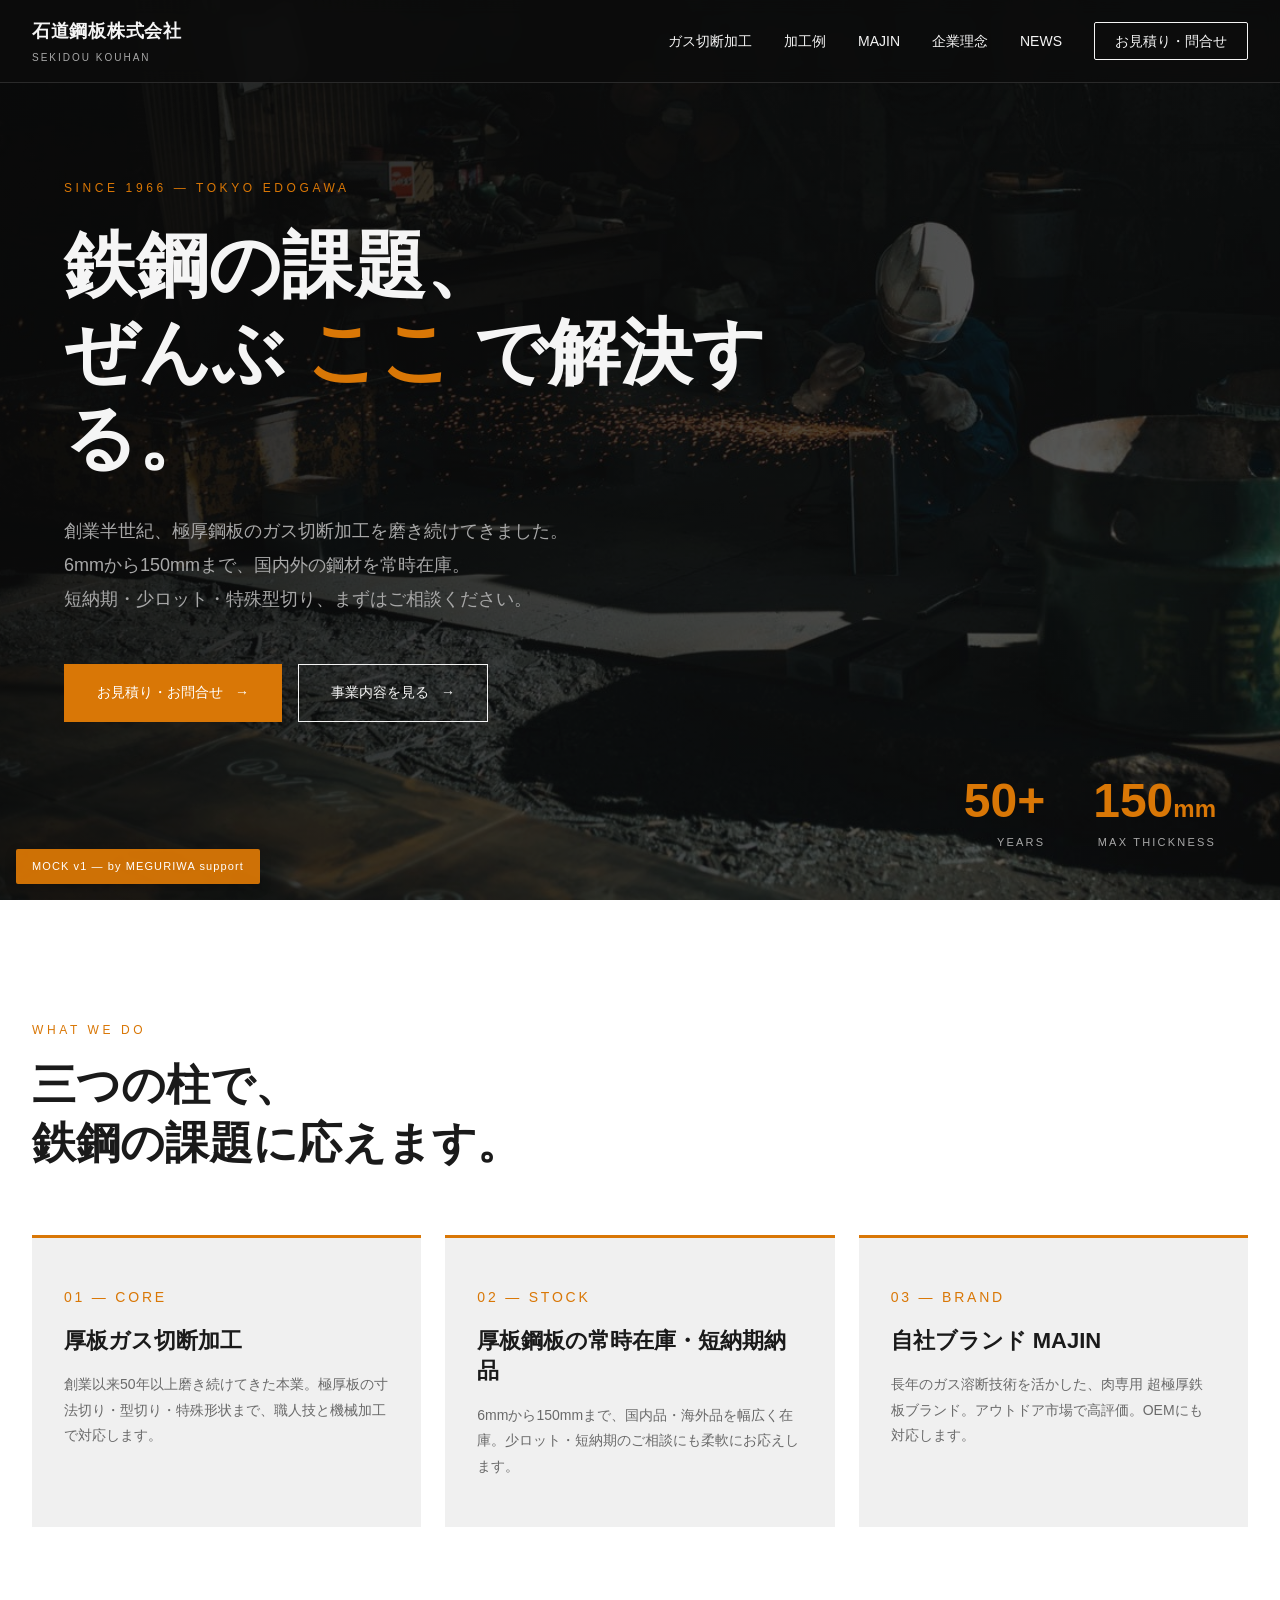
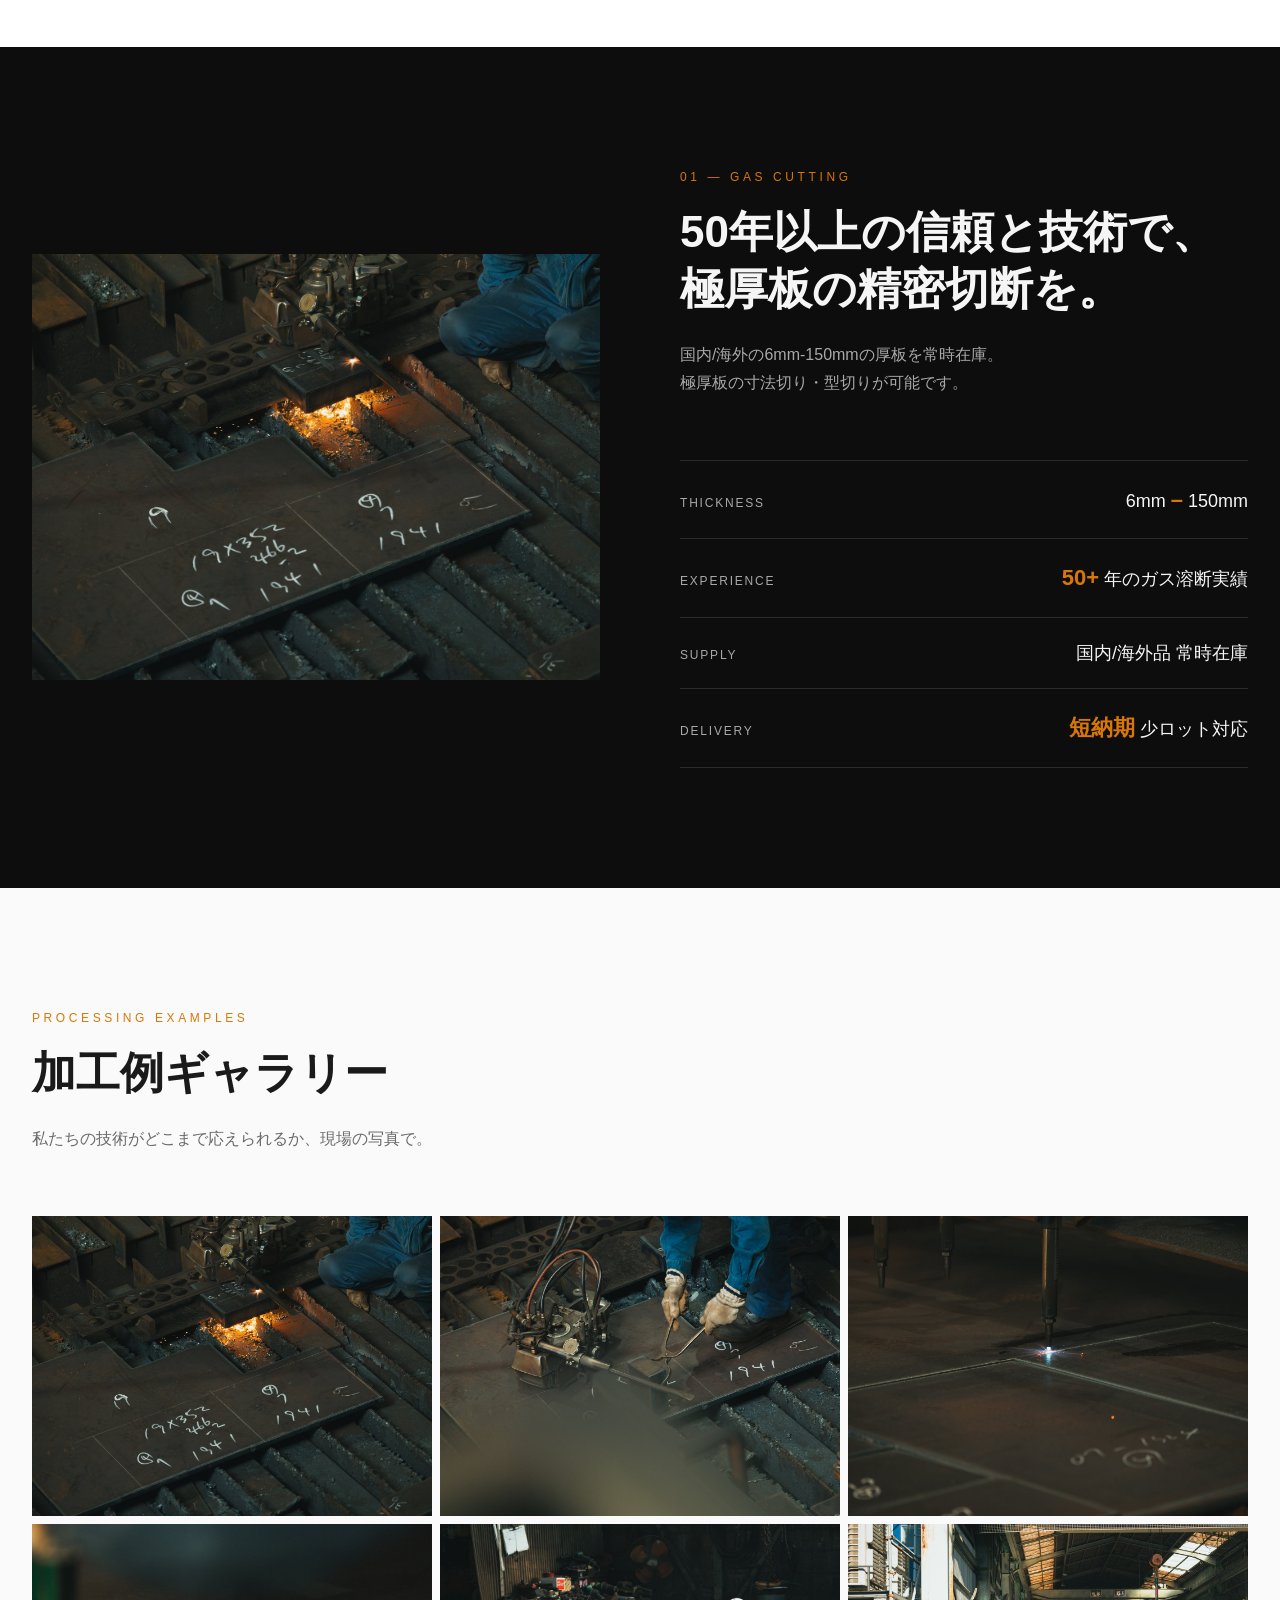
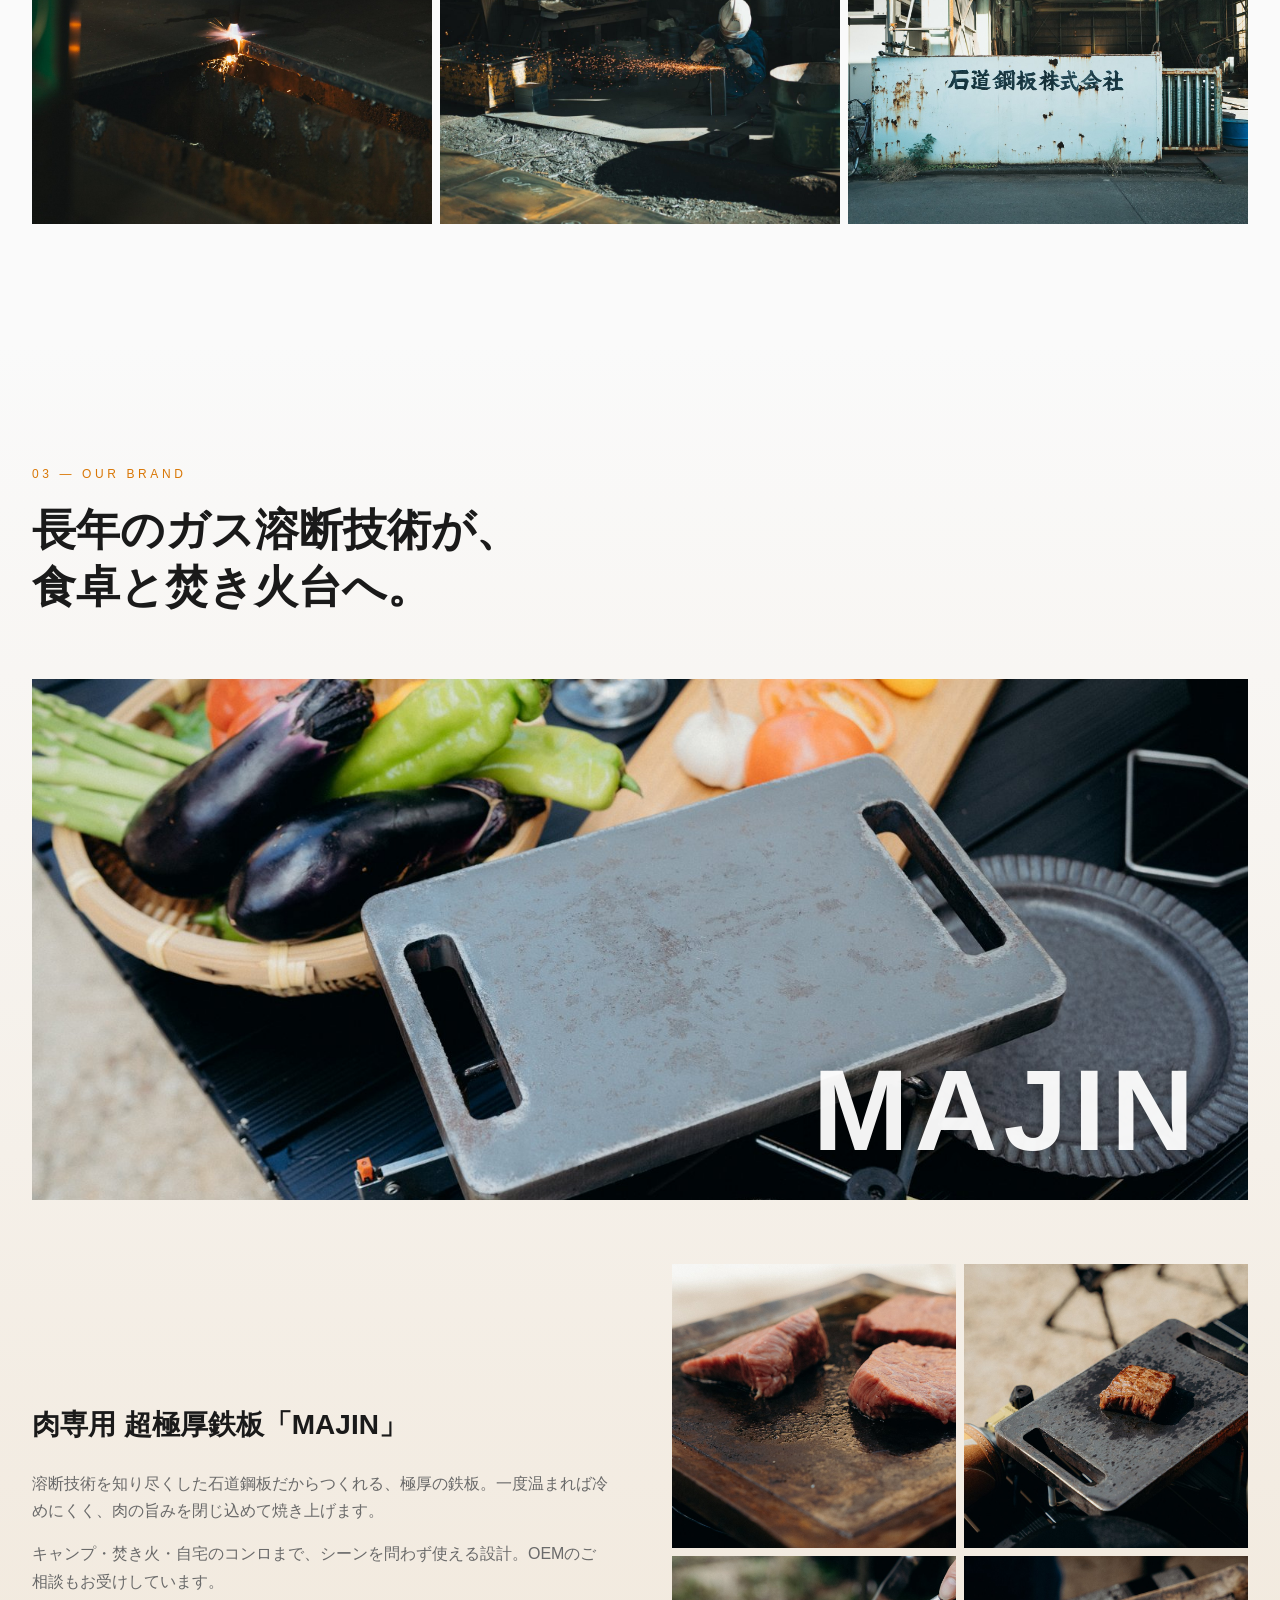
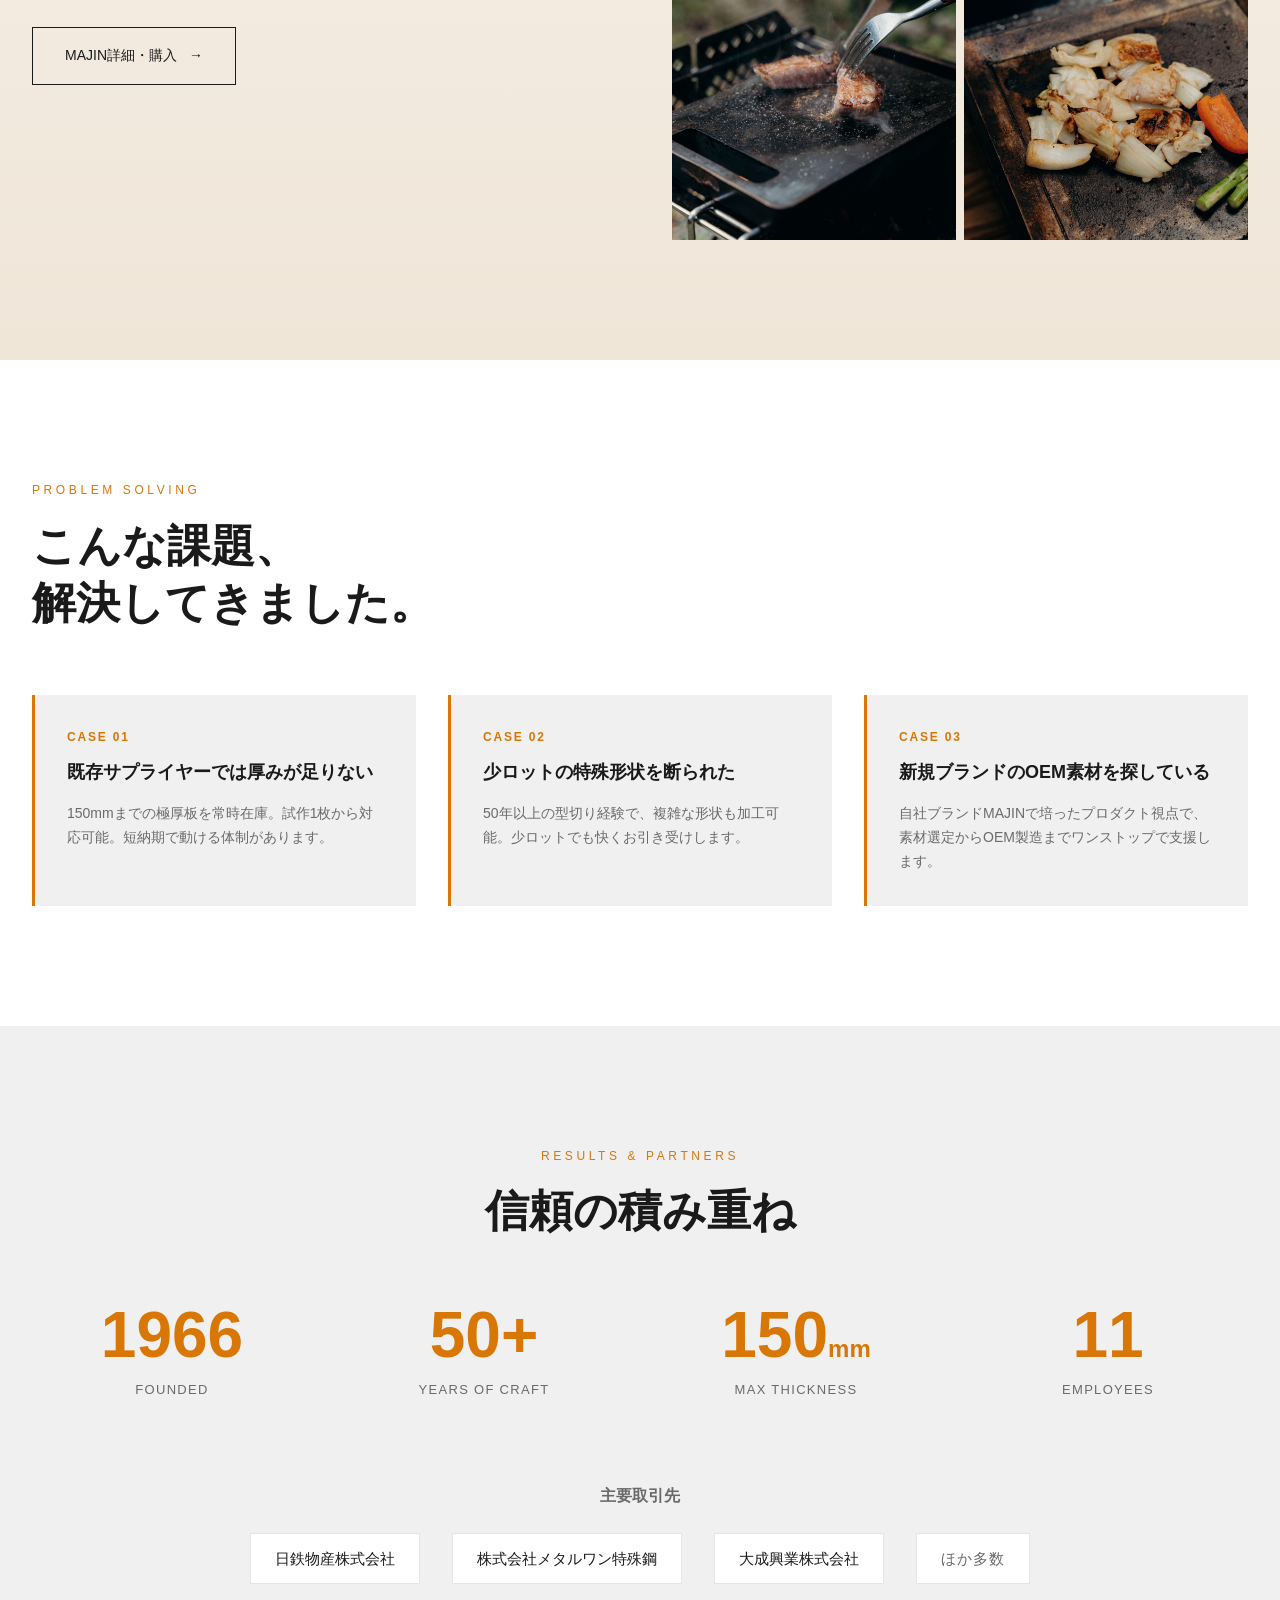
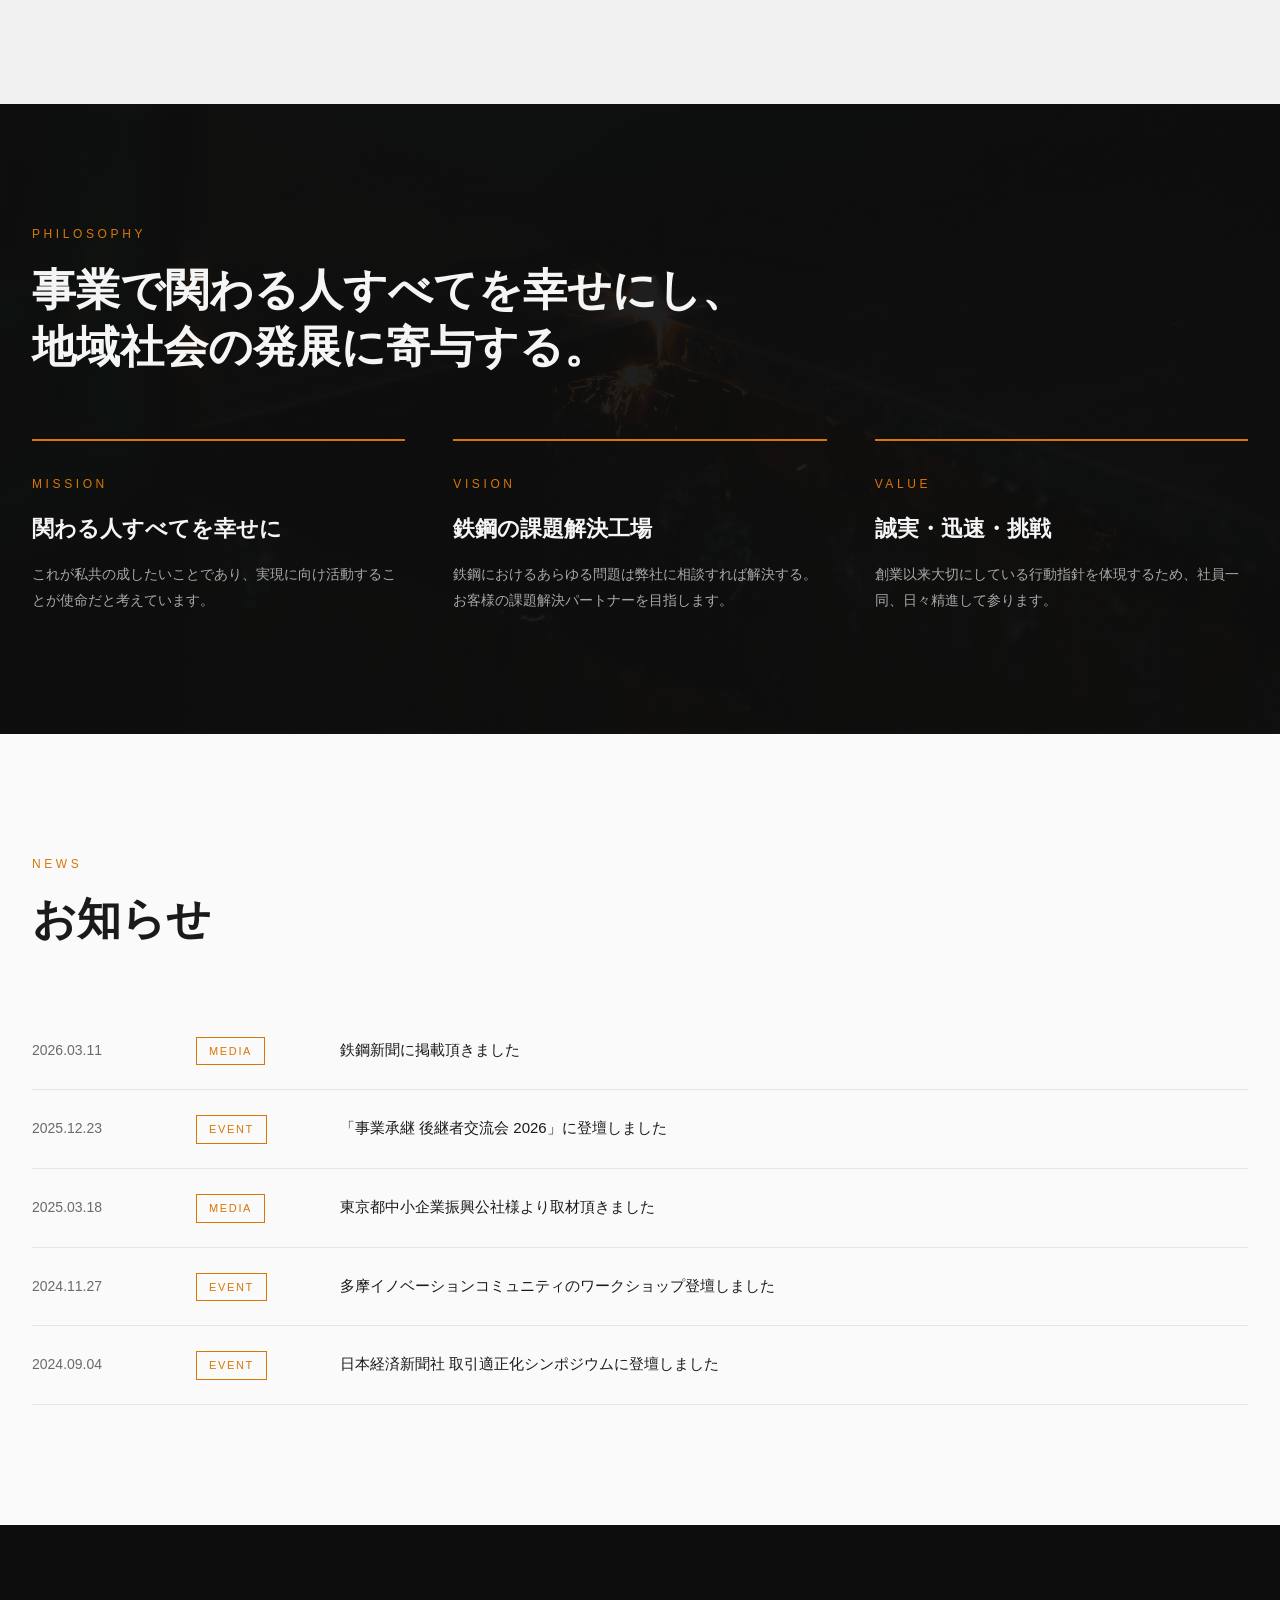
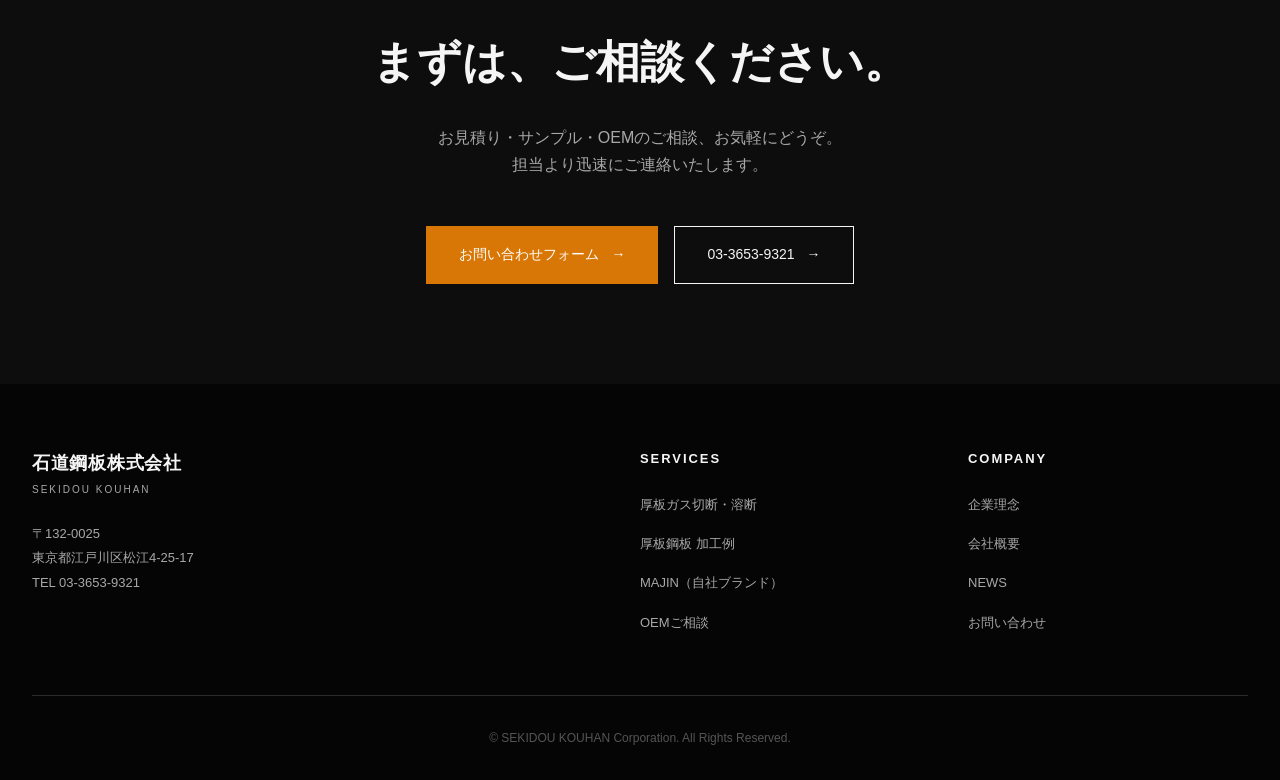
==== index.html @ 5511fc3f "Initial commit: Sekidou Kouhan mock site v1" ====
<!DOCTYPE html>
<html lang="ja">
<head>
<meta charset="UTF-8">
<meta name="viewport" content="width=device-width, initial-scale=1.0">
<title>石道鋼板株式会社 | 鉄鋼の課題解決工場</title>
<meta name="description" content="創業1966年。極厚鋼板のガス切断加工と、自社ブランドMAJINの開発製造。東京都江戸川区。">
<style>
  /* ===== Reset & Base ===== */
  *, *::before, *::after { box-sizing: border-box; margin: 0; padding: 0; }
  html { scroll-behavior: smooth; }
  body {
    font-family: "Yu Gothic", "Hiragino Sans", "Noto Sans JP", sans-serif;
    color: #1a1a1a;
    line-height: 1.7;
    background: #fafafa;
    -webkit-font-smoothing: antialiased;
  }
  img { max-width: 100%; display: block; }
  a { color: inherit; text-decoration: none; }

  /* ===== Color Tokens ===== */
  :root {
    --bg: #0d0d0d;
    --bg-soft: #1a1a1a;
    --surface: #fafafa;
    --surface-alt: #f0f0f0;
    --text: #1a1a1a;
    --text-soft: #6a6a6a;
    --text-on-dark: #f5f5f5;
    --text-on-dark-soft: #a8a8a8;
    --accent: #d97706;        /* 火花のオレンジ */
    --accent-hot: #ea580c;
    --line: #e5e5e5;
    --line-dark: #2a2a2a;
  }

  /* ===== Typography ===== */
  .serif { font-family: "Yu Mincho", "Hiragino Mincho ProN", serif; }
  .en { font-family: "Helvetica Neue", Arial, sans-serif; letter-spacing: 0.08em; }

  /* ===== Layout ===== */
  .container { max-width: 1280px; margin: 0 auto; padding: 0 32px; }
  .container-narrow { max-width: 960px; margin: 0 auto; padding: 0 32px; }

  /* ===== Header ===== */
  header.site-header {
    position: fixed; top: 0; left: 0; right: 0;
    z-index: 100;
    background: rgba(13,13,13,0.92);
    backdrop-filter: blur(8px);
    border-bottom: 1px solid var(--line-dark);
  }
  .header-inner {
    display: flex; align-items: center; justify-content: space-between;
    padding: 16px 32px;
    max-width: 1440px; margin: 0 auto;
  }
  .logo {
    color: var(--text-on-dark);
    font-size: 18px; font-weight: 700;
    letter-spacing: 0.04em;
  }
  .logo small {
    display: block; font-size: 10px;
    color: var(--text-on-dark-soft);
    font-weight: 400; letter-spacing: 0.2em;
    margin-top: 2px;
  }
  nav ul {
    display: flex; gap: 32px; list-style: none;
    align-items: center;
  }
  nav a {
    color: var(--text-on-dark);
    font-size: 14px;
    transition: color 0.2s;
  }
  nav a:hover { color: var(--accent); }
  nav .cta {
    padding: 10px 20px;
    border: 1px solid var(--text-on-dark);
    border-radius: 2px;
    transition: all 0.2s;
  }
  nav .cta:hover {
    background: var(--accent);
    border-color: var(--accent);
    color: #fff;
  }
  @media (max-width: 768px) {
    nav ul li:not(.nav-cta) { display: none; }
  }

  /* ===== HERO ===== */
  .hero {
    position: relative;
    height: 100vh;
    min-height: 640px;
    background: var(--bg);
    overflow: hidden;
    display: flex; align-items: center;
  }
  .hero-bg {
    position: absolute; inset: 0;
    background-image: url('images/sekidou_20231208_5.jpg');
    background-size: cover; background-position: center;
    opacity: 0.55;
    filter: grayscale(20%) contrast(1.05);
  }
  .hero-bg::after {
    content: ''; position: absolute; inset: 0;
    background: linear-gradient(
      105deg,
      rgba(13,13,13,0.85) 0%,
      rgba(13,13,13,0.6) 40%,
      rgba(13,13,13,0.3) 100%
    );
  }
  .hero-content {
    position: relative; z-index: 2;
    color: var(--text-on-dark);
    padding: 0 64px;
    max-width: 900px;
  }
  .hero-tag {
    font-size: 12px; letter-spacing: 0.3em;
    color: var(--accent);
    margin-bottom: 24px;
  }
  .hero h1 {
    font-size: clamp(36px, 6vw, 72px);
    line-height: 1.2;
    font-weight: 700;
    margin-bottom: 32px;
  }
  .hero h1 .accent { color: var(--accent); }
  .hero p.lead {
    font-size: 18px;
    line-height: 1.9;
    color: var(--text-on-dark-soft);
    margin-bottom: 48px;
    max-width: 560px;
  }
  .hero-actions { display: flex; gap: 16px; flex-wrap: wrap; }
  .btn {
    display: inline-flex; align-items: center; gap: 12px;
    padding: 16px 32px;
    font-size: 14px;
    border: 1px solid var(--text-on-dark);
    color: var(--text-on-dark);
    transition: all 0.2s;
  }
  .btn:hover {
    background: var(--text-on-dark);
    color: var(--bg);
  }
  .btn-primary {
    background: var(--accent);
    border-color: var(--accent);
    color: #fff;
  }
  .btn-primary:hover {
    background: var(--accent-hot);
    border-color: var(--accent-hot);
    color: #fff;
  }
  .btn::after {
    content: '→';
    transition: transform 0.2s;
  }
  .btn:hover::after { transform: translateX(4px); }

  .hero-stats {
    position: absolute; bottom: 48px; right: 64px;
    display: flex; gap: 48px;
    color: var(--text-on-dark);
    z-index: 2;
  }
  @media (max-width: 1024px) { .hero-stats { display: none; } }
  .hero-stat {
    text-align: right;
  }
  .hero-stat .num {
    font-size: 48px; font-weight: 700;
    color: var(--accent);
    line-height: 1;
  }
  .hero-stat .label {
    font-size: 11px; letter-spacing: 0.2em;
    color: var(--text-on-dark-soft);
    margin-top: 8px;
  }

  /* ===== Section common ===== */
  section {
    padding: 120px 0;
  }
  .section-head {
    margin-bottom: 64px;
  }
  .section-head .en {
    font-size: 12px; letter-spacing: 0.3em;
    color: var(--accent);
    margin-bottom: 16px;
  }
  .section-head h2 {
    font-size: clamp(28px, 4vw, 44px);
    font-weight: 700;
    line-height: 1.3;
  }
  .section-head .lead {
    margin-top: 24px;
    font-size: 16px;
    color: var(--text-soft);
    max-width: 680px;
  }

  /* ===== Section: 3 Pillars ===== */
  .pillars {
    background: #fff;
  }
  .pillars-grid {
    display: grid;
    grid-template-columns: repeat(3, 1fr);
    gap: 24px;
  }
  @media (max-width: 900px) { .pillars-grid { grid-template-columns: 1fr; } }
  .pillar {
    background: var(--surface-alt);
    padding: 48px 32px;
    border-top: 3px solid var(--accent);
    transition: transform 0.3s, box-shadow 0.3s;
  }
  .pillar:hover {
    transform: translateY(-4px);
    box-shadow: 0 16px 40px rgba(0,0,0,0.08);
  }
  .pillar .num {
    font-size: 14px;
    color: var(--accent);
    letter-spacing: 0.2em;
    margin-bottom: 16px;
  }
  .pillar h3 {
    font-size: 22px;
    margin-bottom: 16px;
    line-height: 1.4;
  }
  .pillar p {
    font-size: 14px;
    color: var(--text-soft);
    line-height: 1.8;
  }

  /* ===== Section: B2B Core (Gas Cutting) ===== */
  .b2b {
    background: var(--bg);
    color: var(--text-on-dark);
  }
  .b2b-grid {
    display: grid;
    grid-template-columns: 1fr 1fr;
    gap: 80px;
    align-items: center;
  }
  @media (max-width: 900px) { .b2b-grid { grid-template-columns: 1fr; gap: 48px; } }
  .b2b-img {
    aspect-ratio: 4/3;
    background-size: cover; background-position: center;
    background-image: url('images/sekidou_20231208_3.jpg');
  }
  .b2b .section-head h2 { color: var(--text-on-dark); }
  .b2b .section-head .en { color: var(--accent); }
  .b2b ul.specs {
    list-style: none;
    margin-top: 32px;
    border-top: 1px solid var(--line-dark);
  }
  .b2b ul.specs li {
    padding: 20px 0;
    border-bottom: 1px solid var(--line-dark);
    display: flex; justify-content: space-between; align-items: baseline;
    gap: 24px;
  }
  .b2b ul.specs .label {
    font-size: 12px; letter-spacing: 0.15em;
    color: var(--text-on-dark-soft);
    flex-shrink: 0; min-width: 120px;
  }
  .b2b ul.specs .val {
    font-size: 18px;
    color: var(--text-on-dark);
    font-weight: 500;
  }
  .b2b ul.specs .val strong {
    color: var(--accent);
    font-size: 22px;
    font-weight: 700;
  }

  /* ===== Section: Processing Examples Gallery ===== */
  .gallery {
    background: var(--surface);
  }
  .gallery-grid {
    display: grid;
    grid-template-columns: repeat(3, 1fr);
    gap: 8px;
  }
  @media (max-width: 768px) { .gallery-grid { grid-template-columns: repeat(2, 1fr); } }
  .gallery-grid .item {
    aspect-ratio: 4/3;
    overflow: hidden;
    background: #ccc;
    position: relative;
  }
  .gallery-grid .item img {
    width: 100%; height: 100%;
    object-fit: cover;
    transition: transform 0.5s;
  }
  .gallery-grid .item:hover img {
    transform: scale(1.05);
  }

  /* ===== Section: MAJIN ===== */
  .majin {
    background: linear-gradient(180deg, #fafafa 0%, #f0e6d8 100%);
    position: relative;
    overflow: hidden;
  }
  .majin-hero {
    aspect-ratio: 21/9;
    background-image: url('images/CA100451.jpg');
    background-size: cover; background-position: center;
    margin-bottom: 64px;
    position: relative;
  }
  .majin-hero::after {
    content: 'MAJIN';
    position: absolute;
    bottom: 32px; right: 48px;
    font-family: "Helvetica Neue", Arial, sans-serif;
    font-size: clamp(48px, 9vw, 120px);
    font-weight: 900;
    color: rgba(255,255,255,0.95);
    letter-spacing: 0.05em;
    text-shadow: 0 4px 16px rgba(0,0,0,0.4);
    line-height: 1;
  }
  .majin-grid {
    display: grid;
    grid-template-columns: 1fr 1fr;
    gap: 64px;
    align-items: center;
  }
  @media (max-width: 900px) { .majin-grid { grid-template-columns: 1fr; } }
  .majin-text h3 {
    font-size: 28px;
    margin-bottom: 24px;
    line-height: 1.5;
  }
  .majin-text p {
    color: var(--text-soft);
    margin-bottom: 16px;
  }
  .majin-thumbs {
    display: grid;
    grid-template-columns: repeat(2, 1fr);
    gap: 8px;
  }
  .majin-thumbs .thumb {
    aspect-ratio: 1;
    background-size: cover; background-position: center;
  }

  /* ===== Section: Problem Solving ===== */
  .solving {
    background: #fff;
  }
  .solving-grid {
    display: grid;
    grid-template-columns: repeat(3, 1fr);
    gap: 32px;
  }
  @media (max-width: 900px) { .solving-grid { grid-template-columns: 1fr; } }
  .solving-card {
    padding: 32px;
    border-left: 3px solid var(--accent);
    background: var(--surface-alt);
  }
  .solving-card .q {
    font-size: 12px;
    color: var(--accent);
    font-weight: 700;
    letter-spacing: 0.15em;
    margin-bottom: 12px;
  }
  .solving-card h4 {
    font-size: 18px;
    margin-bottom: 16px;
    line-height: 1.5;
  }
  .solving-card p {
    font-size: 14px;
    color: var(--text-soft);
  }

  /* ===== Section: Trust / Partners ===== */
  .trust {
    background: var(--surface-alt);
    text-align: center;
  }
  .trust-stats {
    display: grid;
    grid-template-columns: repeat(4, 1fr);
    gap: 32px;
    margin-bottom: 80px;
  }
  @media (max-width: 768px) { .trust-stats { grid-template-columns: repeat(2, 1fr); } }
  .trust-stat .num {
    font-size: 64px;
    font-weight: 700;
    color: var(--accent);
    line-height: 1;
    font-family: "Helvetica Neue", Arial, sans-serif;
  }
  .trust-stat .label {
    margin-top: 12px;
    font-size: 13px;
    letter-spacing: 0.1em;
    color: var(--text-soft);
  }
  .partners {
    text-align: left;
  }
  .partners h3 {
    font-size: 16px;
    margin-bottom: 24px;
    color: var(--text-soft);
    text-align: center;
  }
  .partners ul {
    list-style: none;
    display: flex; flex-wrap: wrap; gap: 16px 32px;
    justify-content: center;
  }
  .partners li {
    font-size: 15px;
    font-weight: 500;
    padding: 12px 24px;
    background: #fff;
    border: 1px solid var(--line);
  }

  /* ===== Section: Philosophy ===== */
  .philosophy {
    background: var(--bg);
    color: var(--text-on-dark);
    background-image:
      linear-gradient(rgba(13,13,13,0.92), rgba(13,13,13,0.92)),
      url('images/sekidou_20231208_2.jpg');
    background-size: cover; background-position: center;
  }
  .philosophy .section-head h2 { color: var(--text-on-dark); }
  .philosophy .section-head .en { color: var(--accent); }
  .philosophy-grid {
    display: grid;
    grid-template-columns: repeat(3, 1fr);
    gap: 48px;
  }
  @media (max-width: 900px) { .philosophy-grid { grid-template-columns: 1fr; gap: 32px; } }
  .philosophy-item {
    border-top: 2px solid var(--accent);
    padding-top: 32px;
  }
  .philosophy-item .key {
    font-size: 12px;
    letter-spacing: 0.3em;
    color: var(--accent);
    margin-bottom: 16px;
  }
  .philosophy-item h3 {
    font-size: 22px;
    margin-bottom: 16px;
    line-height: 1.5;
    color: var(--text-on-dark);
  }
  .philosophy-item p {
    font-size: 14px;
    color: var(--text-on-dark-soft);
    line-height: 1.9;
  }

  /* ===== Section: News ===== */
  .news {
    background: var(--surface);
  }
  .news-list {
    display: flex; flex-direction: column;
    gap: 0;
  }
  .news-item {
    display: grid;
    grid-template-columns: 140px 120px 1fr;
    gap: 24px;
    padding: 24px 0;
    border-bottom: 1px solid var(--line);
    align-items: baseline;
    transition: background 0.2s;
  }
  .news-item:hover {
    background: var(--surface-alt);
    padding-left: 16px; padding-right: 16px;
  }
  @media (max-width: 768px) {
    .news-item { grid-template-columns: 1fr; gap: 8px; }
  }
  .news-date {
    font-family: "Helvetica Neue", Arial, sans-serif;
    color: var(--text-soft);
    font-size: 14px;
  }
  .news-cat {
    font-size: 11px;
    color: var(--accent);
    letter-spacing: 0.15em;
    border: 1px solid var(--accent);
    padding: 4px 12px;
    display: inline-block;
    width: fit-content;
  }
  .news-title {
    font-size: 15px;
    line-height: 1.6;
  }

  /* ===== Section: CTA ===== */
  .cta-section {
    background: var(--bg);
    color: var(--text-on-dark);
    text-align: center;
    padding: 100px 0;
  }
  .cta-section h2 {
    font-size: clamp(28px, 4vw, 44px);
    margin-bottom: 24px;
    color: var(--text-on-dark);
  }
  .cta-section p {
    color: var(--text-on-dark-soft);
    margin-bottom: 48px;
    font-size: 16px;
  }
  .cta-actions {
    display: flex; justify-content: center; gap: 16px; flex-wrap: wrap;
  }

  /* ===== Footer ===== */
  footer.site-footer {
    background: #050505;
    color: var(--text-on-dark-soft);
    padding: 64px 0 32px;
  }
  .footer-grid {
    display: grid;
    grid-template-columns: 2fr 1fr 1fr;
    gap: 48px;
    padding-bottom: 48px;
    border-bottom: 1px solid var(--line-dark);
  }
  @media (max-width: 768px) { .footer-grid { grid-template-columns: 1fr; } }
  .footer-brand .logo { color: var(--text-on-dark); margin-bottom: 24px; }
  .footer-brand address {
    font-style: normal;
    font-size: 13px;
    line-height: 1.9;
  }
  .footer-col h4 {
    color: var(--text-on-dark);
    font-size: 13px;
    letter-spacing: 0.15em;
    margin-bottom: 20px;
  }
  .footer-col ul { list-style: none; }
  .footer-col li { margin-bottom: 12px; }
  .footer-col a {
    font-size: 13px;
    transition: color 0.2s;
  }
  .footer-col a:hover { color: var(--accent); }
  .footer-bottom {
    padding-top: 32px;
    text-align: center;
    font-size: 12px;
    color: #555;
  }

  /* ===== Mock Banner (制作物であることを示す) ===== */
  .mock-banner {
    position: fixed; bottom: 16px; left: 16px;
    z-index: 200;
    background: rgba(217, 119, 6, 0.95);
    color: #fff;
    padding: 8px 16px;
    font-size: 11px;
    letter-spacing: 0.1em;
    border-radius: 2px;
    box-shadow: 0 4px 12px rgba(0,0,0,0.2);
  }
</style>
</head>
<body>

<header class="site-header">
  <div class="header-inner">
    <a href="#" class="logo">石道鋼板株式会社<small>SEKIDOU KOUHAN</small></a>
    <nav>
      <ul>
        <li><a href="#b2b">ガス切断加工</a></li>
        <li><a href="#gallery">加工例</a></li>
        <li><a href="#majin">MAJIN</a></li>
        <li><a href="#philosophy">企業理念</a></li>
        <li><a href="#news">NEWS</a></li>
        <li class="nav-cta"><a href="#cta" class="cta">お見積り・問合せ</a></li>
      </ul>
    </nav>
  </div>
</header>

<!-- ===== HERO ===== -->
<section class="hero">
  <div class="hero-bg"></div>
  <div class="hero-content">
    <p class="hero-tag en">SINCE 1966 — TOKYO EDOGAWA</p>
    <h1>鉄鋼の課題、<br>ぜんぶ <span class="accent">ここ</span> で解決する。</h1>
    <p class="lead">
      創業半世紀、極厚鋼板のガス切断加工を磨き続けてきました。<br>
      6mmから150mmまで、国内外の鋼材を常時在庫。<br>
      短納期・少ロット・特殊型切り、まずはご相談ください。
    </p>
    <div class="hero-actions">
      <a href="#cta" class="btn btn-primary">お見積り・お問合せ</a>
      <a href="#b2b" class="btn">事業内容を見る</a>
    </div>
  </div>
  <div class="hero-stats">
    <div class="hero-stat"><div class="num">50+</div><div class="label en">YEARS</div></div>
    <div class="hero-stat"><div class="num">150<small style="font-size:24px;">mm</small></div><div class="label en">MAX THICKNESS</div></div>
  </div>
</section>

<!-- ===== 3 Pillars ===== -->
<section class="pillars">
  <div class="container">
    <div class="section-head">
      <p class="en">WHAT WE DO</p>
      <h2>三つの柱で、<br>鉄鋼の課題に応えます。</h2>
    </div>
    <div class="pillars-grid">
      <div class="pillar">
        <div class="num en">01 — CORE</div>
        <h3>厚板ガス切断加工</h3>
        <p>創業以来50年以上磨き続けてきた本業。極厚板の寸法切り・型切り・特殊形状まで、職人技と機械加工で対応します。</p>
      </div>
      <div class="pillar">
        <div class="num en">02 — STOCK</div>
        <h3>厚板鋼板の常時在庫・短納期納品</h3>
        <p>6mmから150mmまで、国内品・海外品を幅広く在庫。少ロット・短納期のご相談にも柔軟にお応えします。</p>
      </div>
      <div class="pillar">
        <div class="num en">03 — BRAND</div>
        <h3>自社ブランド MAJIN</h3>
        <p>長年のガス溶断技術を活かした、肉専用 超極厚鉄板ブランド。アウトドア市場で高評価。OEMにも対応します。</p>
      </div>
    </div>
  </div>
</section>

<!-- ===== B2B Core ===== -->
<section class="b2b" id="b2b">
  <div class="container">
    <div class="b2b-grid">
      <div class="b2b-img"></div>
      <div>
        <div class="section-head">
          <p class="en">01 — GAS CUTTING</p>
          <h2>50年以上の信頼と技術で、<br>極厚板の精密切断を。</h2>
          <p class="lead" style="color: var(--text-on-dark-soft);">
            国内/海外の6mm-150mmの厚板を常時在庫。<br>
            極厚板の寸法切り・型切りが可能です。
          </p>
        </div>
        <ul class="specs">
          <li><span class="label en">THICKNESS</span><span class="val">6mm <strong>–</strong> 150mm</span></li>
          <li><span class="label en">EXPERIENCE</span><span class="val"><strong>50+</strong> 年のガス溶断実績</span></li>
          <li><span class="label en">SUPPLY</span><span class="val">国内/海外品 常時在庫</span></li>
          <li><span class="label en">DELIVERY</span><span class="val"><strong>短納期</strong> 少ロット対応</span></li>
        </ul>
      </div>
    </div>
  </div>
</section>

<!-- ===== Gallery ===== -->
<section class="gallery" id="gallery">
  <div class="container">
    <div class="section-head">
      <p class="en">PROCESSING EXAMPLES</p>
      <h2>加工例ギャラリー</h2>
      <p class="lead">私たちの技術がどこまで応えられるか、現場の写真で。</p>
    </div>
    <div class="gallery-grid">
      <div class="item"><img src="images/sekidou_20231208_3.jpg" alt="厚板への手書きケガキ"></div>
      <div class="item"><img src="images/sekidou_20231208_4.jpg" alt="ガス切断トーチの操作"></div>
      <div class="item"><img src="images/sekidou_20231208_1.jpg" alt="極厚板の切断・スパーク"></div>
      <div class="item"><img src="images/sekidou_20231208_2.jpg" alt="着火するスパーク"></div>
      <div class="item"><img src="images/sekidou_20231208_5.jpg" alt="工場全景・職人と火花"></div>
      <div class="item"><img src="images/sekidou_20231208_6.jpg" alt="石道鋼板 工場外観"></div>
    </div>
  </div>
</section>

<!-- ===== MAJIN ===== -->
<section class="majin" id="majin">
  <div class="container">
    <div class="section-head">
      <p class="en">03 — OUR BRAND</p>
      <h2>長年のガス溶断技術が、<br>食卓と焚き火台へ。</h2>
    </div>
    <div class="majin-hero"></div>
    <div class="majin-grid">
      <div class="majin-text">
        <h3>肉専用 超極厚鉄板「MAJIN」</h3>
        <p>溶断技術を知り尽くした石道鋼板だからつくれる、極厚の鉄板。一度温まれば冷めにくく、肉の旨みを閉じ込めて焼き上げます。</p>
        <p>キャンプ・焚き火・自宅のコンロまで、シーンを問わず使える設計。OEMのご相談もお受けしています。</p>
        <p style="margin-top: 32px;"><a href="#cta" class="btn" style="border-color: var(--text); color: var(--text);">MAJIN詳細・購入</a></p>
      </div>
      <div class="majin-thumbs">
        <div class="thumb" style="background-image: url('images/CA200988.jpg');"></div>
        <div class="thumb" style="background-image: url('images/CA201020.jpg');"></div>
        <div class="thumb" style="background-image: url('images/CA201095.jpg');"></div>
        <div class="thumb" style="background-image: url('images/CA201005.jpg');"></div>
      </div>
    </div>
  </div>
</section>

<!-- ===== Problem Solving ===== -->
<section class="solving">
  <div class="container">
    <div class="section-head">
      <p class="en">PROBLEM SOLVING</p>
      <h2>こんな課題、<br>解決してきました。</h2>
    </div>
    <div class="solving-grid">
      <div class="solving-card">
        <p class="q">CASE 01</p>
        <h4>既存サプライヤーでは厚みが足りない</h4>
        <p>150mmまでの極厚板を常時在庫。試作1枚から対応可能。短納期で動ける体制があります。</p>
      </div>
      <div class="solving-card">
        <p class="q">CASE 02</p>
        <h4>少ロットの特殊形状を断られた</h4>
        <p>50年以上の型切り経験で、複雑な形状も加工可能。少ロットでも快くお引き受けします。</p>
      </div>
      <div class="solving-card">
        <p class="q">CASE 03</p>
        <h4>新規ブランドのOEM素材を探している</h4>
        <p>自社ブランドMAJINで培ったプロダクト視点で、素材選定からOEM製造までワンストップで支援します。</p>
      </div>
    </div>
  </div>
</section>

<!-- ===== Trust ===== -->
<section class="trust">
  <div class="container">
    <div class="section-head" style="text-align: center;">
      <p class="en">RESULTS & PARTNERS</p>
      <h2>信頼の積み重ね</h2>
    </div>
    <div class="trust-stats">
      <div class="trust-stat"><div class="num">1966</div><div class="label en">FOUNDED</div></div>
      <div class="trust-stat"><div class="num">50+</div><div class="label en">YEARS OF CRAFT</div></div>
      <div class="trust-stat"><div class="num">150<span style="font-size:24px;">mm</span></div><div class="label en">MAX THICKNESS</div></div>
      <div class="trust-stat"><div class="num">11</div><div class="label en">EMPLOYEES</div></div>
    </div>
    <div class="partners">
      <h3>主要取引先</h3>
      <ul>
        <li>日鉄物産株式会社</li>
        <li>株式会社メタルワン特殊鋼</li>
        <li>大成興業株式会社</li>
        <li class="en" style="color: var(--text-soft);">ほか多数</li>
      </ul>
    </div>
  </div>
</section>

<!-- ===== Philosophy ===== -->
<section class="philosophy" id="philosophy">
  <div class="container">
    <div class="section-head">
      <p class="en">PHILOSOPHY</p>
      <h2>事業で関わる人すべてを幸せにし、<br>地域社会の発展に寄与する。</h2>
    </div>
    <div class="philosophy-grid">
      <div class="philosophy-item">
        <p class="key en">MISSION</p>
        <h3>関わる人すべてを幸せに</h3>
        <p>これが私共の成したいことであり、実現に向け活動することが使命だと考えています。</p>
      </div>
      <div class="philosophy-item">
        <p class="key en">VISION</p>
        <h3>鉄鋼の課題解決工場</h3>
        <p>鉄鋼におけるあらゆる問題は弊社に相談すれば解決する。お客様の課題解決パートナーを目指します。</p>
      </div>
      <div class="philosophy-item">
        <p class="key en">VALUE</p>
        <h3>誠実・迅速・挑戦</h3>
        <p>創業以来大切にしている行動指針を体現するため、社員一同、日々精進して参ります。</p>
      </div>
    </div>
  </div>
</section>

<!-- ===== News ===== -->
<section class="news" id="news">
  <div class="container">
    <div class="section-head">
      <p class="en">NEWS</p>
      <h2>お知らせ</h2>
    </div>
    <div class="news-list">
      <a class="news-item" href="#">
        <div class="news-date">2026.03.11</div>
        <div><span class="news-cat en">MEDIA</span></div>
        <div class="news-title">鉄鋼新聞に掲載頂きました</div>
      </a>
      <a class="news-item" href="#">
        <div class="news-date">2025.12.23</div>
        <div><span class="news-cat en">EVENT</span></div>
        <div class="news-title">「事業承継 後継者交流会 2026」に登壇しました</div>
      </a>
      <a class="news-item" href="#">
        <div class="news-date">2025.03.18</div>
        <div><span class="news-cat en">MEDIA</span></div>
        <div class="news-title">東京都中小企業振興公社様より取材頂きました</div>
      </a>
      <a class="news-item" href="#">
        <div class="news-date">2024.11.27</div>
        <div><span class="news-cat en">EVENT</span></div>
        <div class="news-title">多摩イノベーションコミュニティのワークショップ登壇しました</div>
      </a>
      <a class="news-item" href="#">
        <div class="news-date">2024.09.04</div>
        <div><span class="news-cat en">EVENT</span></div>
        <div class="news-title">日本経済新聞社 取引適正化シンポジウムに登壇しました</div>
      </a>
    </div>
  </div>
</section>

<!-- ===== CTA ===== -->
<section class="cta-section" id="cta">
  <div class="container-narrow">
    <h2>まずは、ご相談ください。</h2>
    <p>お見積り・サンプル・OEMのご相談、お気軽にどうぞ。<br>担当より迅速にご連絡いたします。</p>
    <div class="cta-actions">
      <a href="#" class="btn btn-primary">お問い合わせフォーム</a>
      <a href="tel:0336539321" class="btn">03-3653-9321</a>
    </div>
  </div>
</section>

<!-- ===== Footer ===== -->
<footer class="site-footer">
  <div class="container">
    <div class="footer-grid">
      <div class="footer-brand">
        <p class="logo">石道鋼板株式会社<small>SEKIDOU KOUHAN</small></p>
        <address>
          〒132-0025<br>
          東京都江戸川区松江4-25-17<br>
          TEL 03-3653-9321
        </address>
      </div>
      <div class="footer-col">
        <h4>SERVICES</h4>
        <ul>
          <li><a href="#b2b">厚板ガス切断・溶断</a></li>
          <li><a href="#gallery">厚板鋼板 加工例</a></li>
          <li><a href="#majin">MAJIN（自社ブランド）</a></li>
          <li><a href="#cta">OEMご相談</a></li>
        </ul>
      </div>
      <div class="footer-col">
        <h4>COMPANY</h4>
        <ul>
          <li><a href="#philosophy">企業理念</a></li>
          <li><a href="#">会社概要</a></li>
          <li><a href="#news">NEWS</a></li>
          <li><a href="#cta">お問い合わせ</a></li>
        </ul>
      </div>
    </div>
    <div class="footer-bottom">
      © SEKIDOU KOUHAN Corporation. All Rights Reserved.
    </div>
  </div>
</footer>

<div class="mock-banner">MOCK v1 — by MEGURIWA support</div>

</body>
</html>
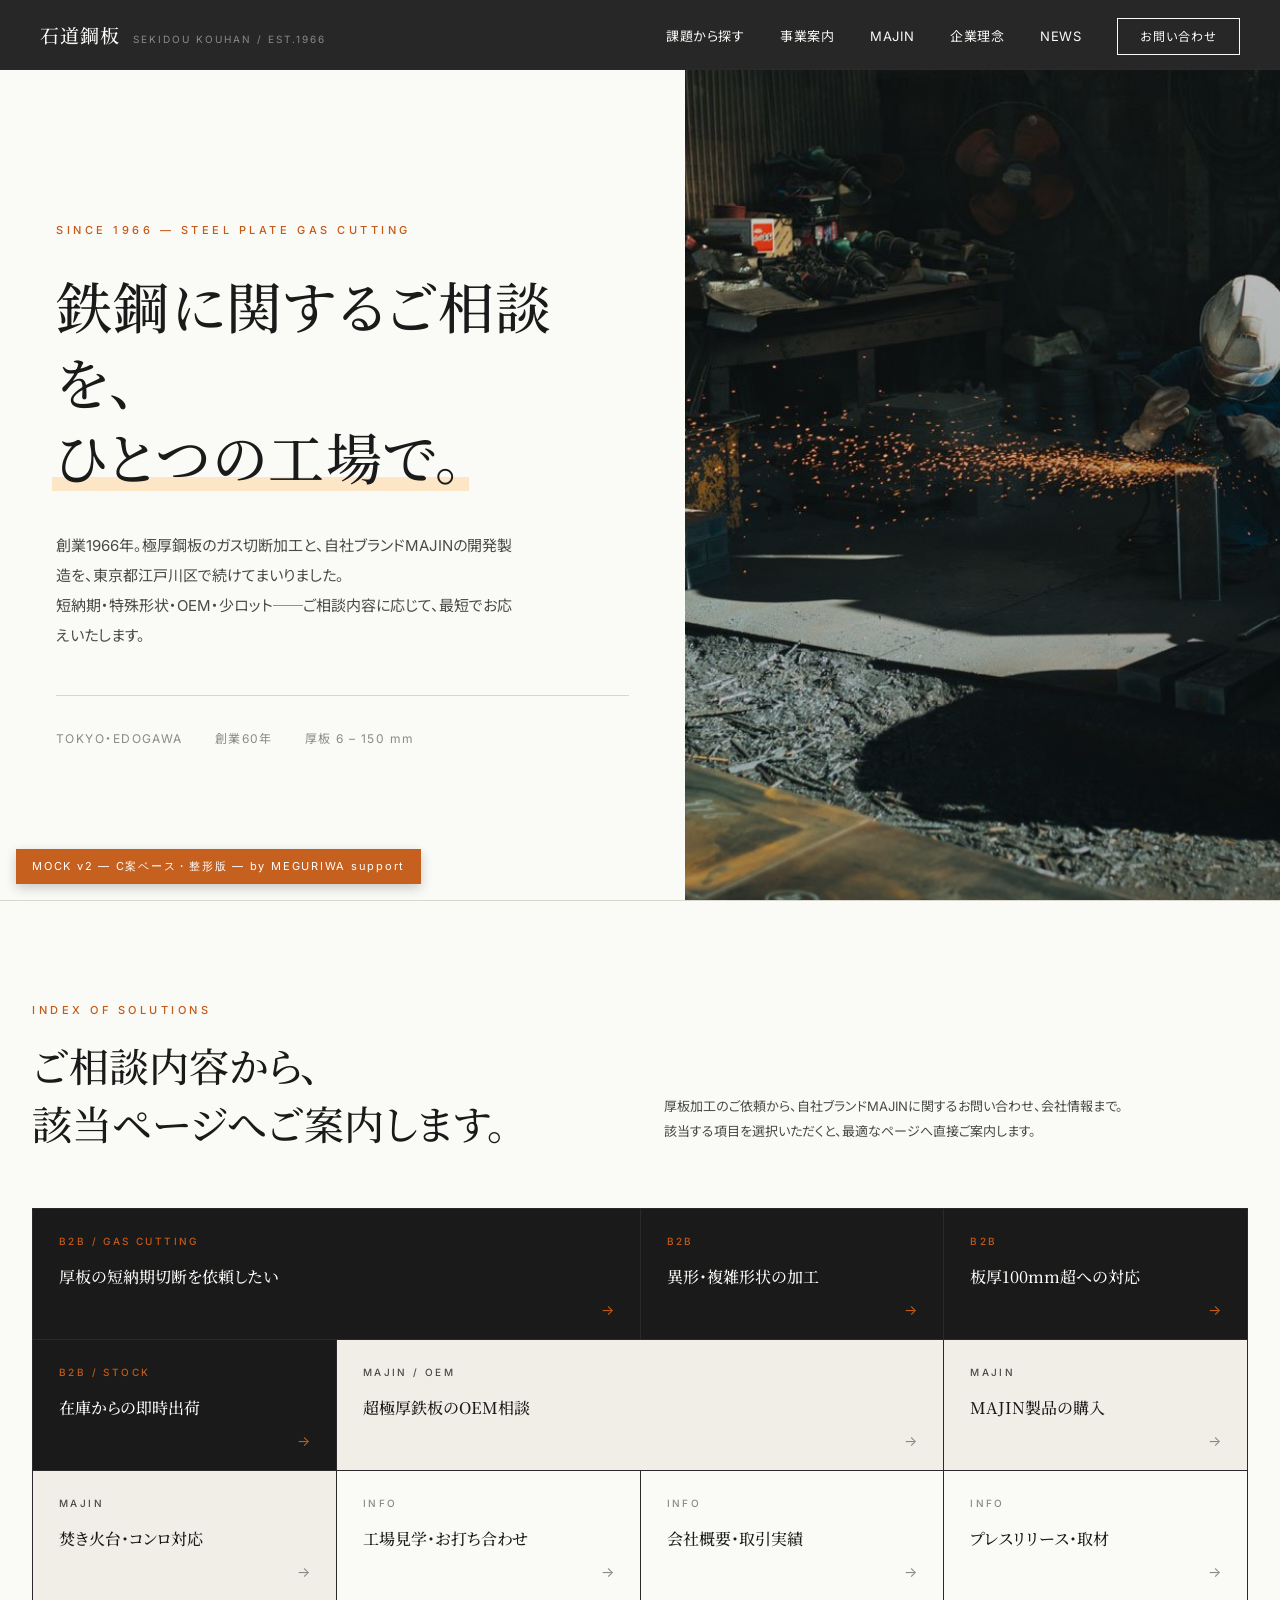
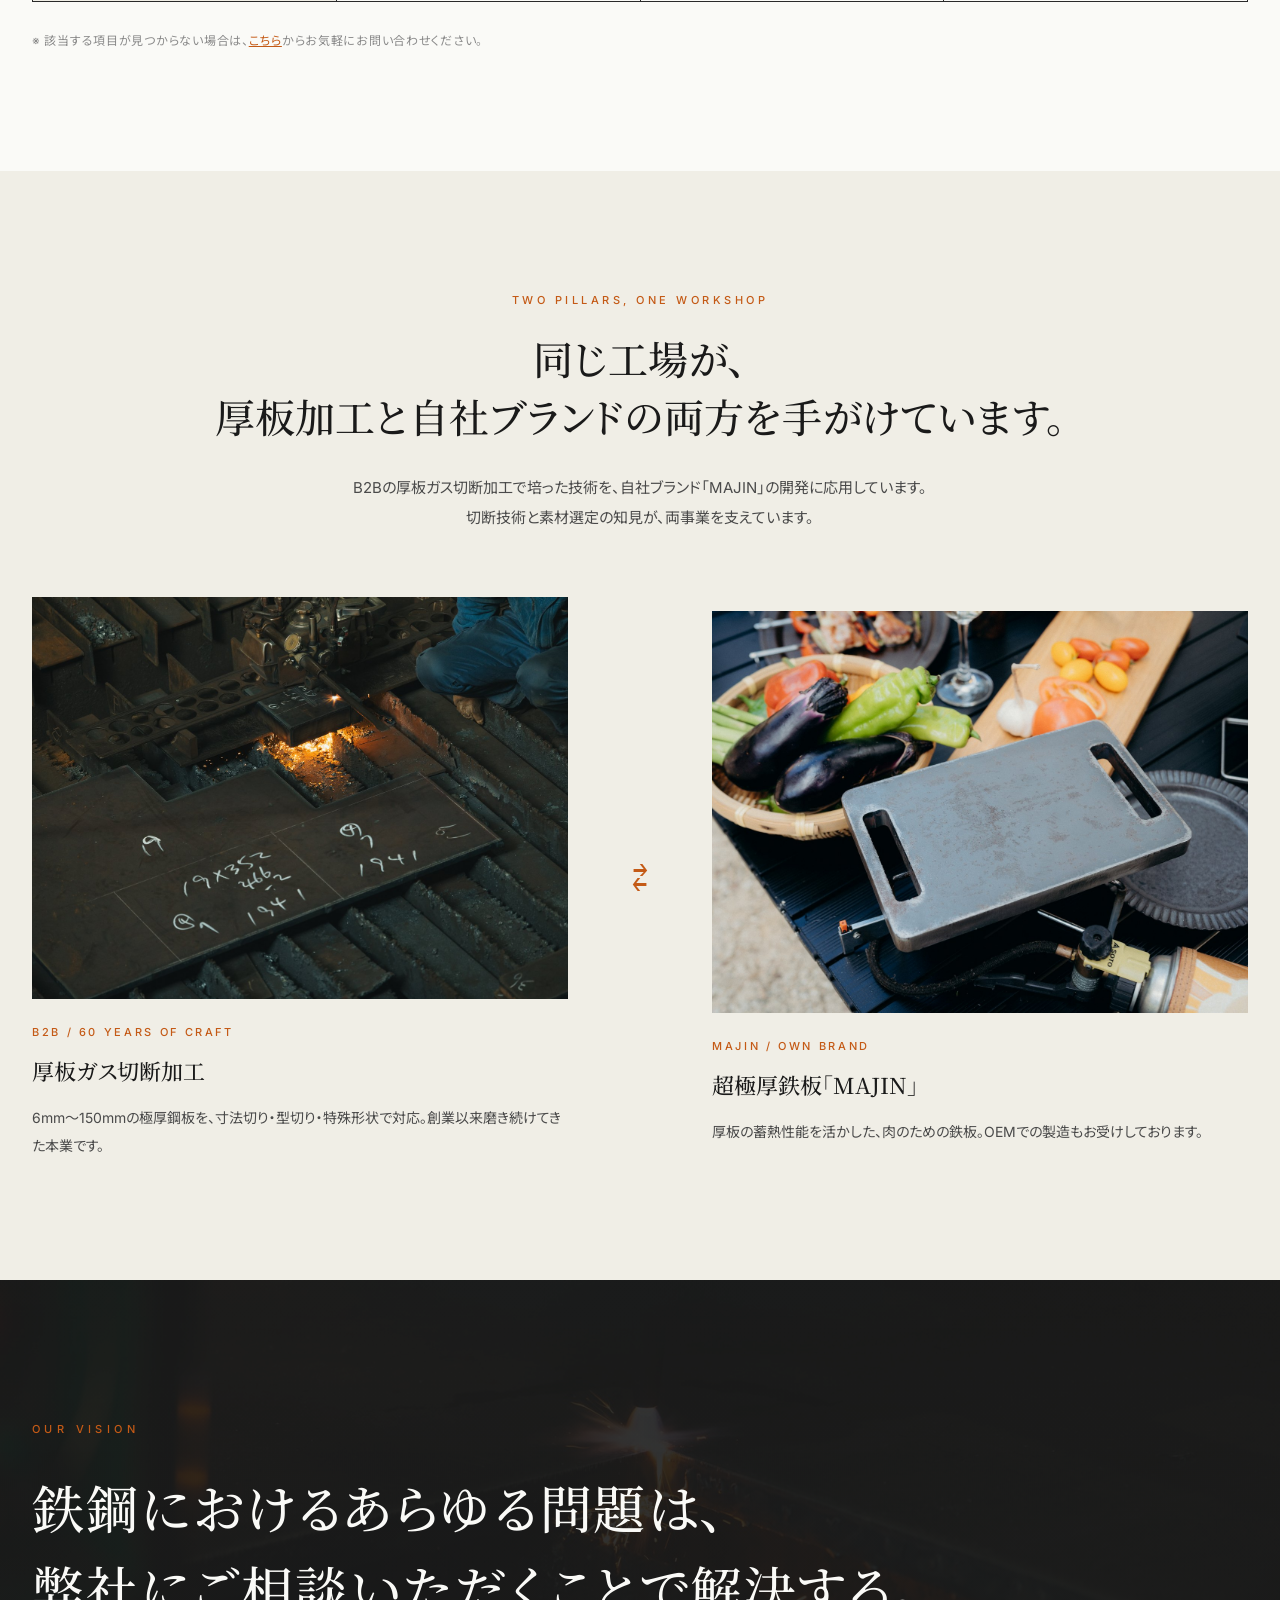
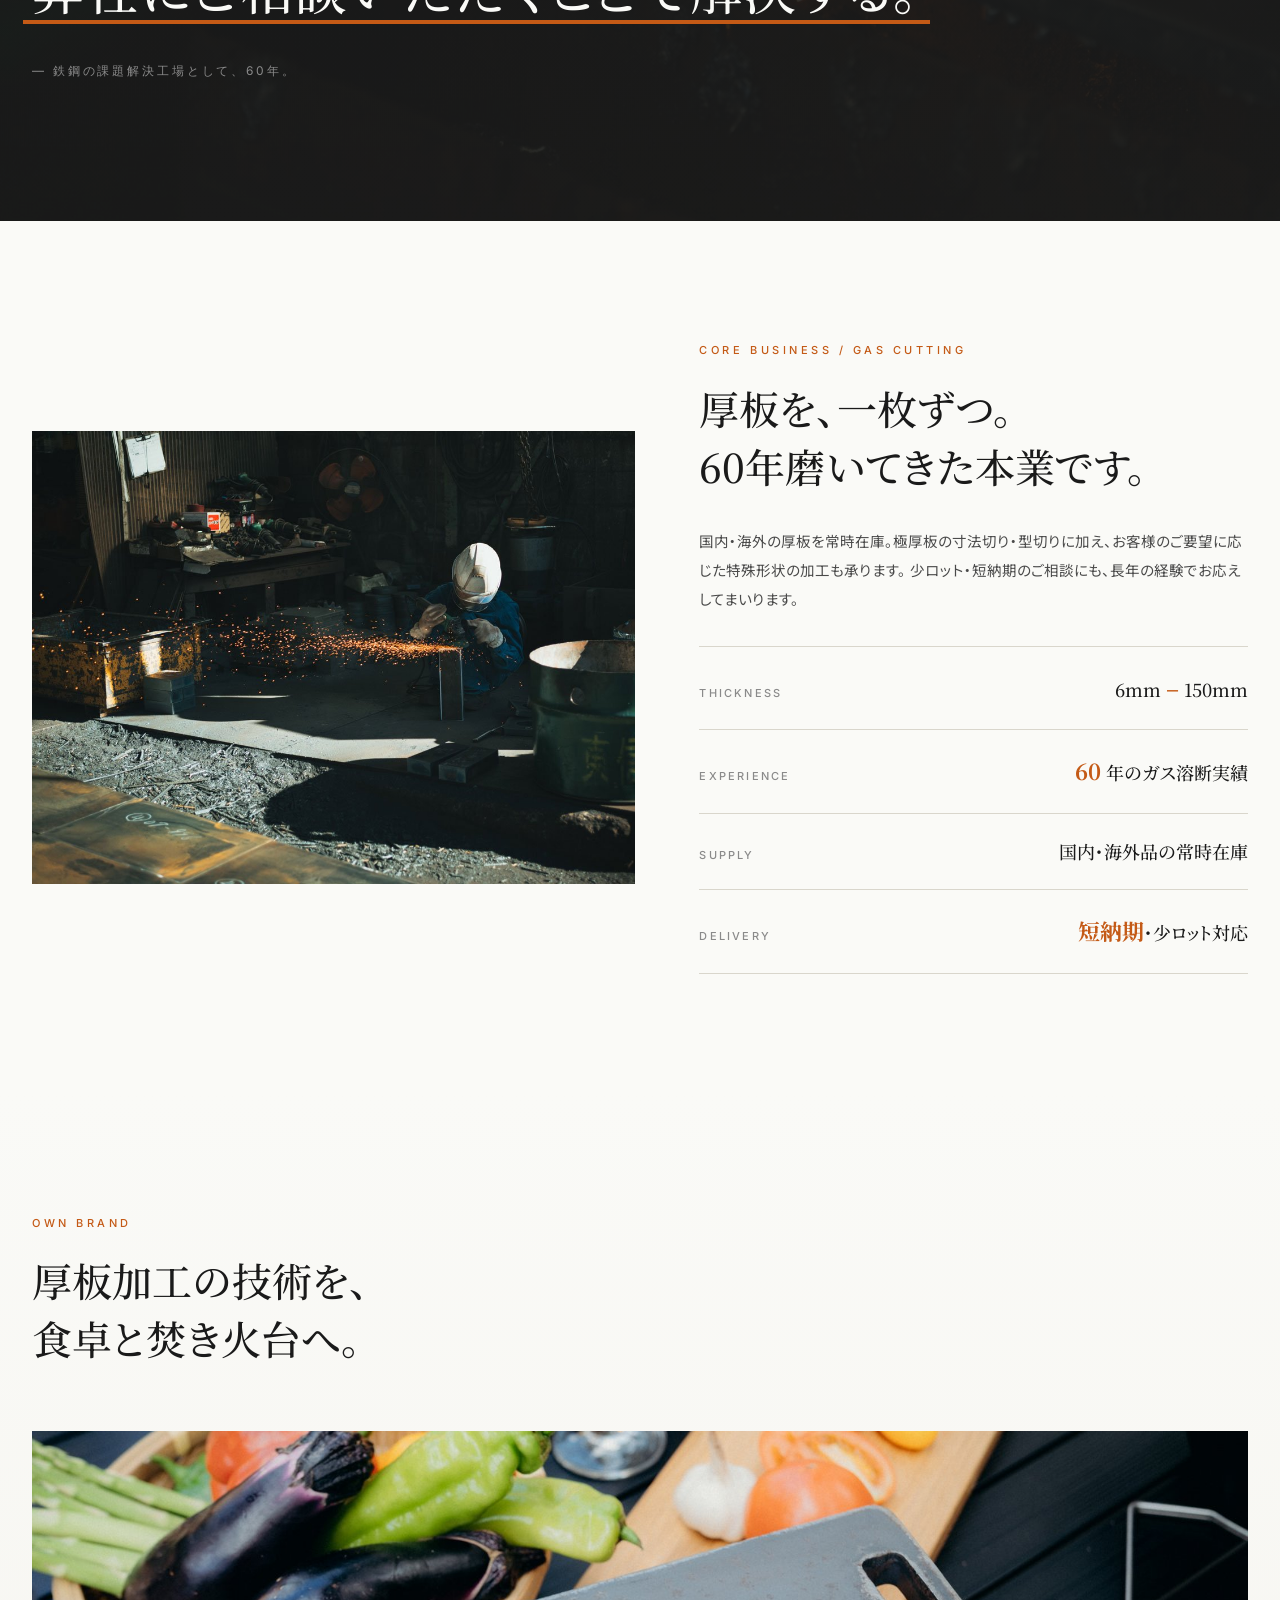
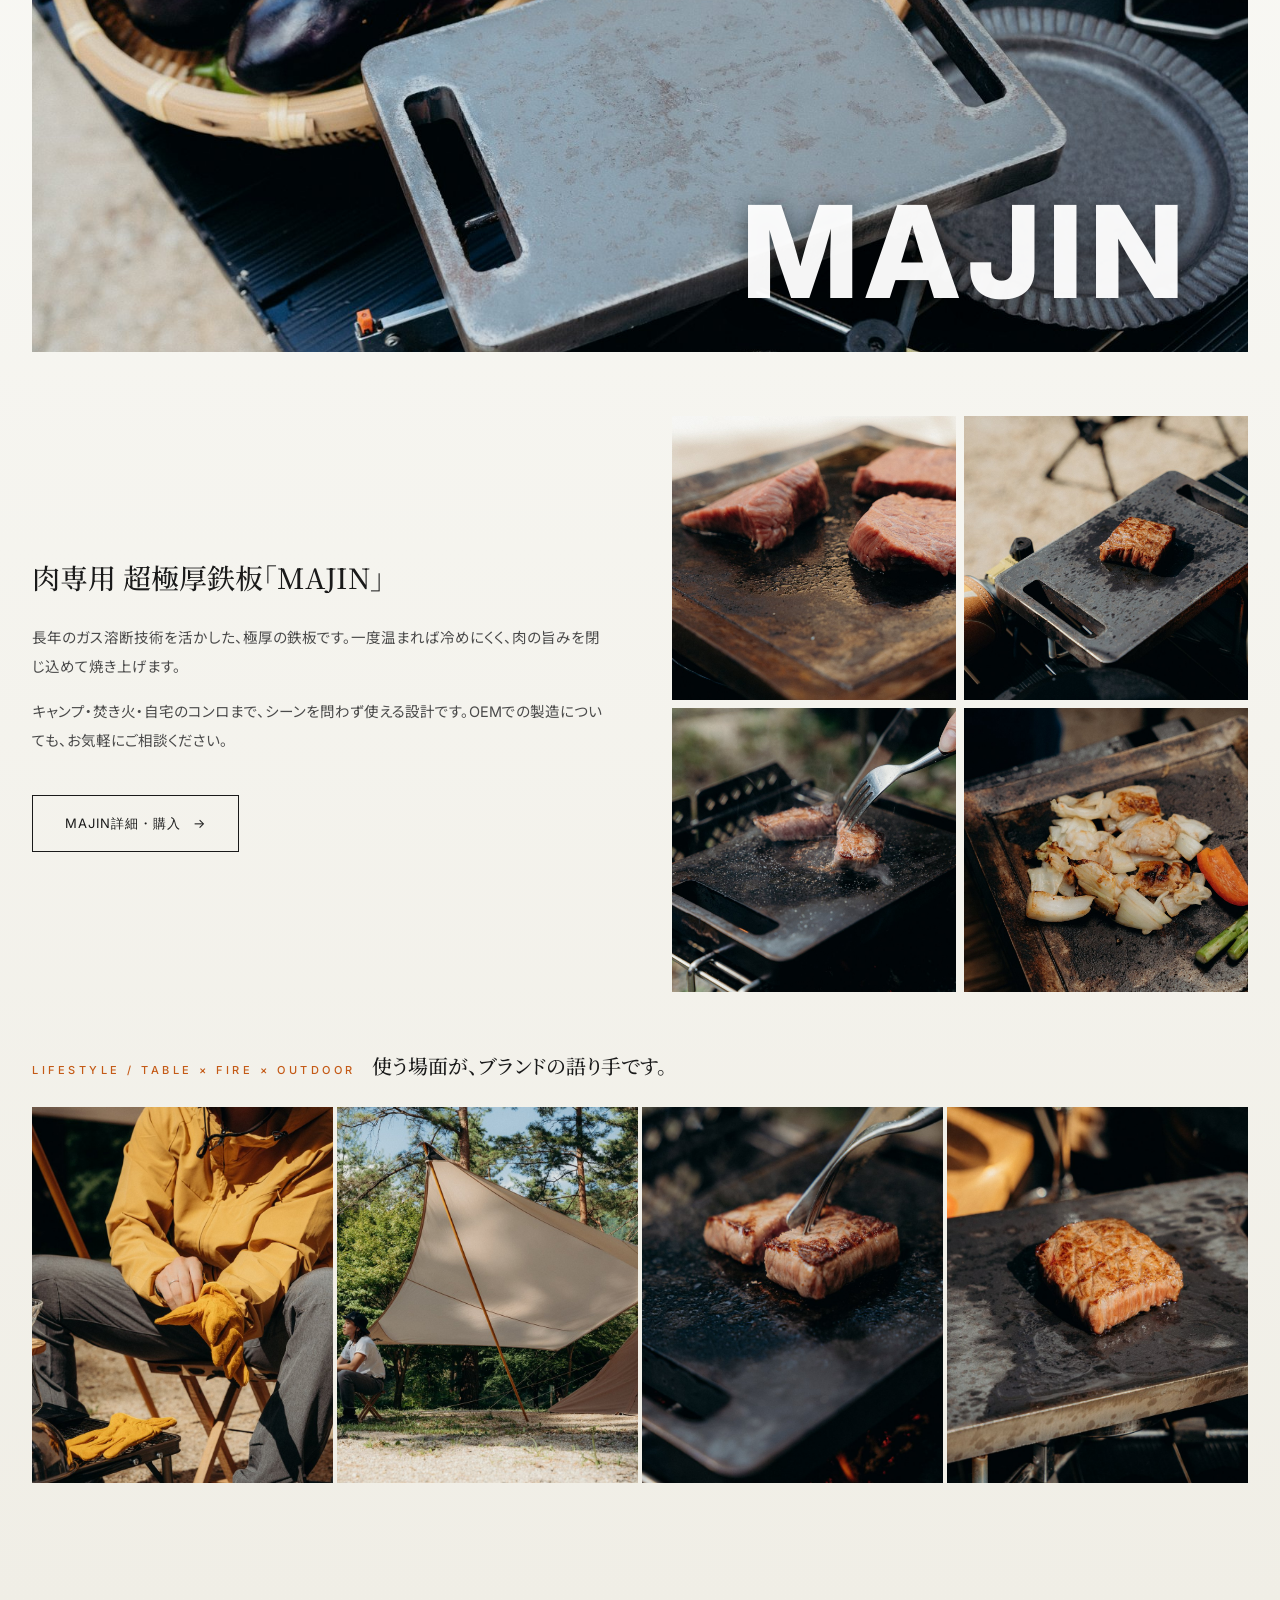
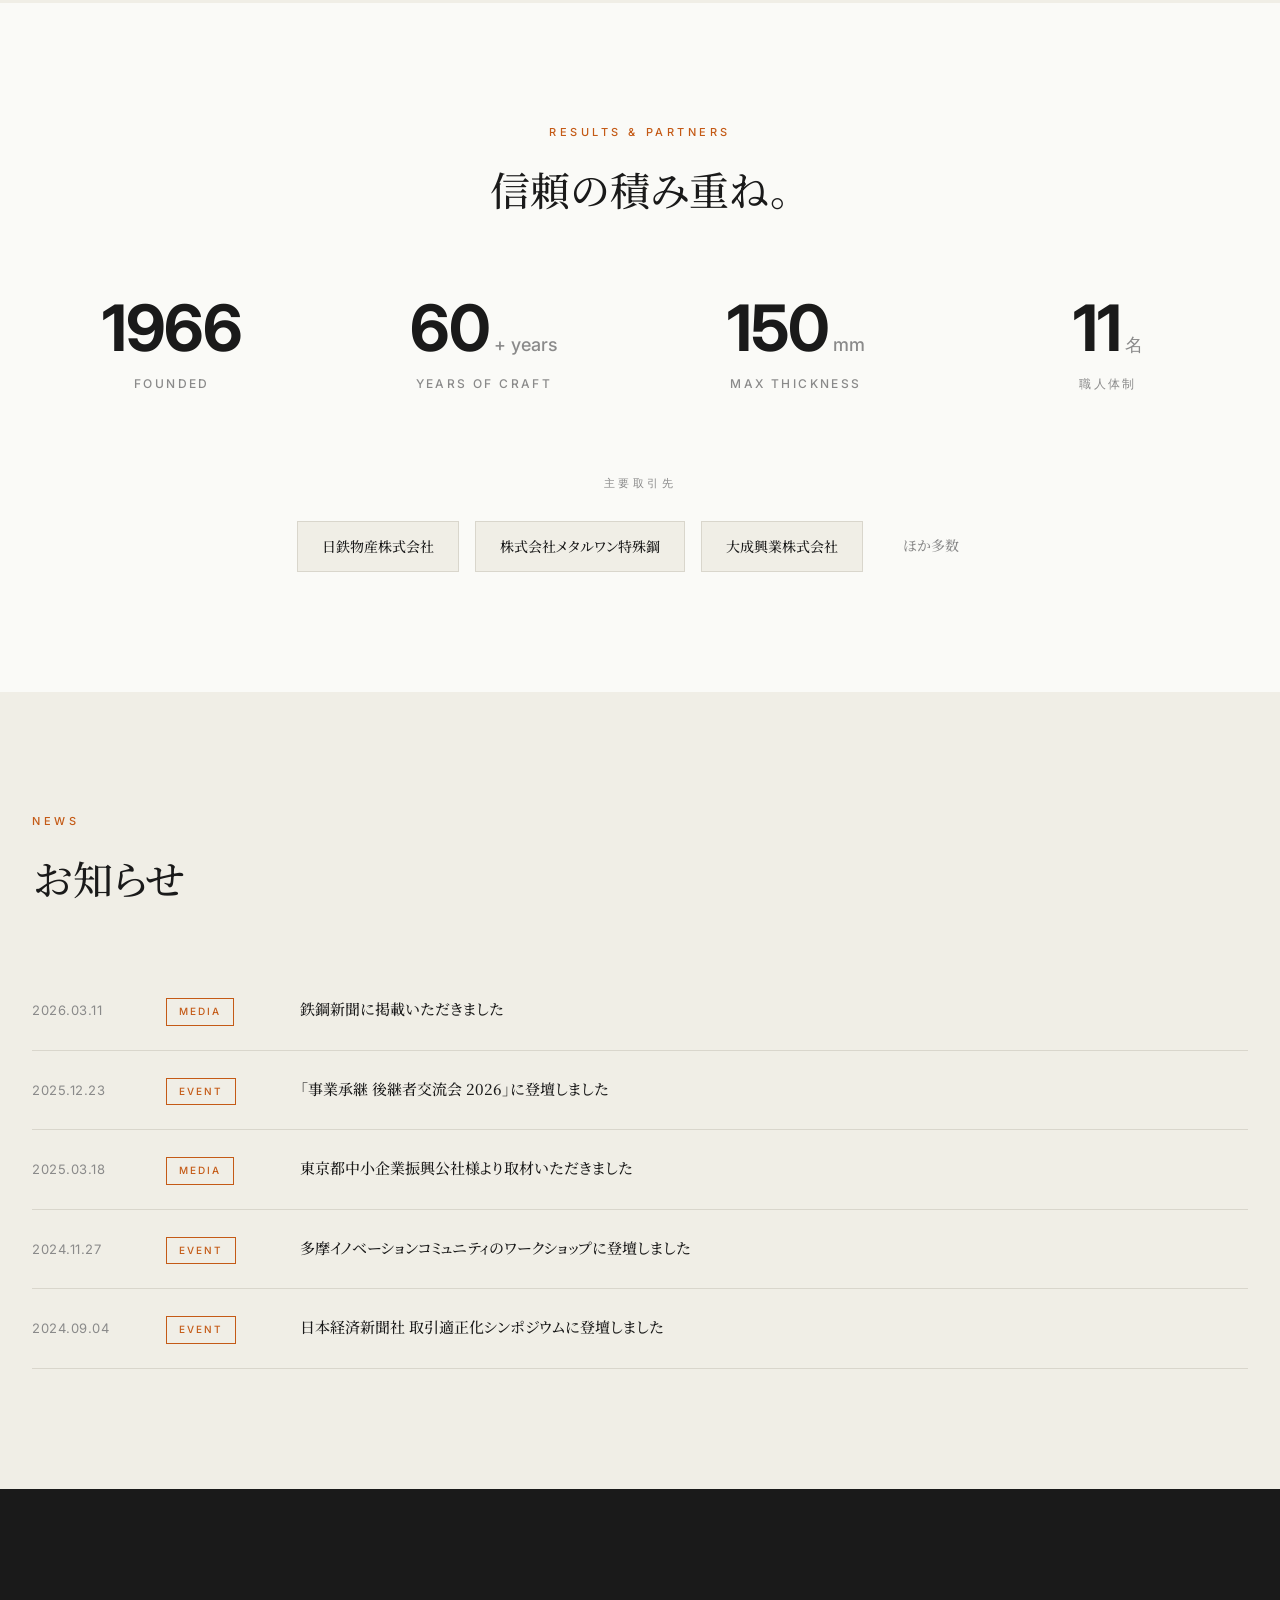
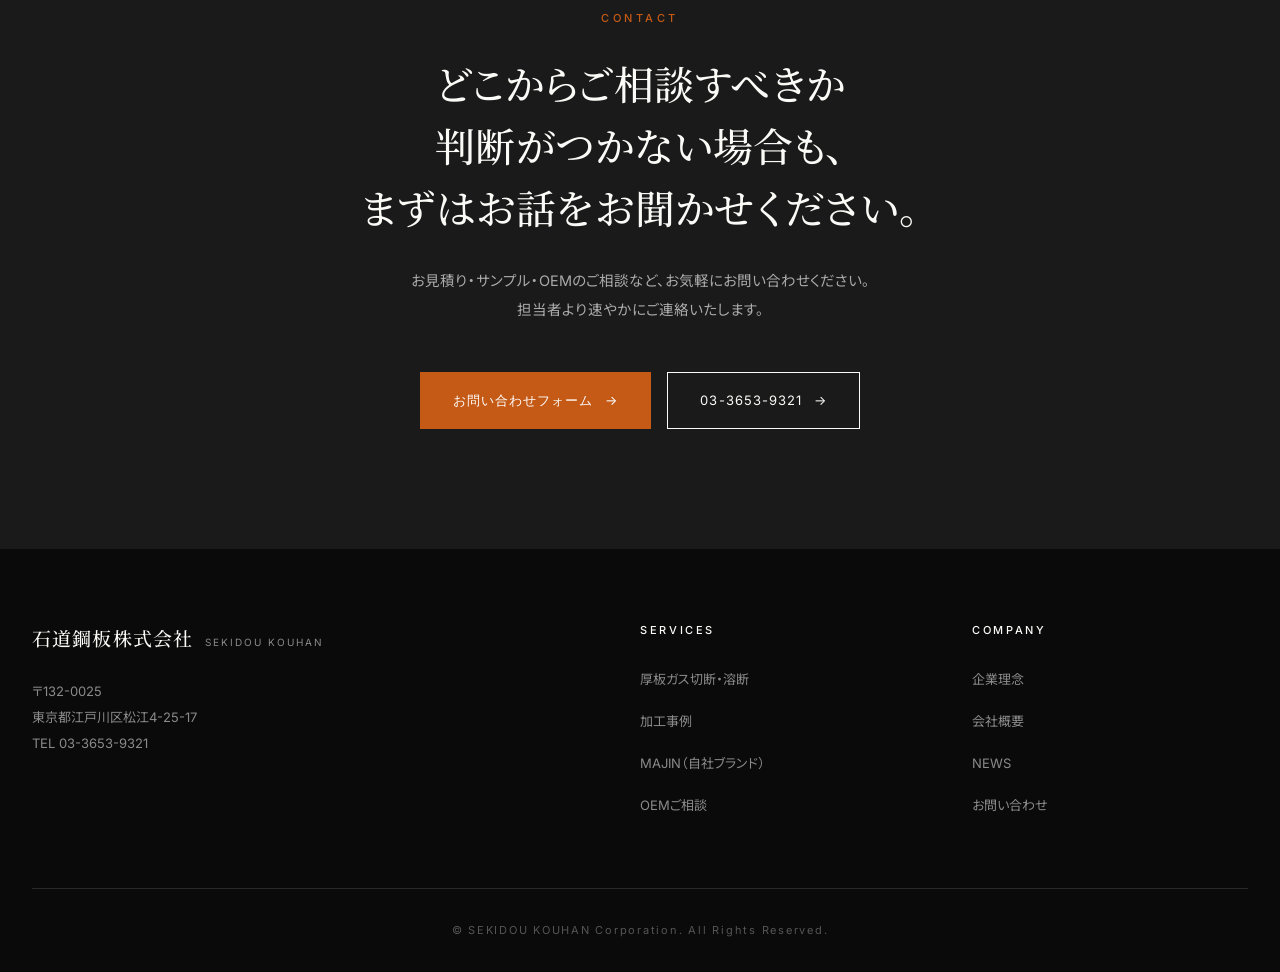
==== commit dba32bc1: "v2: C-case base, professional refinement (Tatami Grid, BtoB tone)" ====
--- a/index.html
+++ b/index.html
@@ -4,40 +4,45 @@
 <meta charset="UTF-8">
 <meta name="viewport" content="width=device-width, initial-scale=1.0">
 <title>石道鋼板株式会社 | 鉄鋼の課題解決工場</title>
-<meta name="description" content="創業1966年。極厚鋼板のガス切断加工と、自社ブランドMAJINの開発製造。東京都江戸川区。">
+<meta name="description" content="創業1966年。極厚鋼板のガス切断加工と、自社ブランドMAJINの開発製造。あらゆる鉄鋼の課題に、最短でお応えします。">
+<link rel="preconnect" href="https://fonts.googleapis.com">
+<link rel="preconnect" href="https://fonts.gstatic.com" crossorigin>
+<link href="https://fonts.googleapis.com/css2?family=Noto+Sans+JP:wght@300;400;500;700&family=Noto+Serif+JP:wght@400;500;700&family=Inter:wght@300;400;500;600;700&display=swap" rel="stylesheet">
 <style>
-  /* ===== Reset & Base ===== */
+  /* ===== Reset ===== */
   *, *::before, *::after { box-sizing: border-box; margin: 0; padding: 0; }
   html { scroll-behavior: smooth; }
   body {
-    font-family: "Yu Gothic", "Hiragino Sans", "Noto Sans JP", sans-serif;
+    font-family: 'Inter', 'Noto Sans JP', sans-serif;
     color: #1a1a1a;
-    line-height: 1.7;
-    background: #fafafa;
+    line-height: 1.75;
+    background: #fafaf7;
     -webkit-font-smoothing: antialiased;
+    font-feature-settings: "palt";
   }
   img { max-width: 100%; display: block; }
   a { color: inherit; text-decoration: none; }
-
-  /* ===== Color Tokens ===== */
+  button { font-family: inherit; cursor: pointer; }
+
+  /* ===== Tokens ===== */
   :root {
-    --bg: #0d0d0d;
-    --bg-soft: #1a1a1a;
-    --surface: #fafafa;
-    --surface-alt: #f0f0f0;
-    --text: #1a1a1a;
-    --text-soft: #6a6a6a;
-    --text-on-dark: #f5f5f5;
-    --text-on-dark-soft: #a8a8a8;
-    --accent: #d97706;        /* 火花のオレンジ */
-    --accent-hot: #ea580c;
-    --line: #e5e5e5;
-    --line-dark: #2a2a2a;
+    --ink: #1a1a1a;
+    --ink-2: #4a4a4a;
+    --ink-3: #8a8a8a;
+    --paper: #fafaf7;
+    --paper-2: #f0eee6;
+    --paper-3: #ece9df;
+    --line: #2a2a2a;
+    --line-soft: #d9d6cc;
+    --spark: #c45a16;
+    --spark-soft: #fde6c5;
+    --steel: #c9c8c2;
   }
 
   /* ===== Typography ===== */
-  .serif { font-family: "Yu Mincho", "Hiragino Mincho ProN", serif; }
-  .en { font-family: "Helvetica Neue", Arial, sans-serif; letter-spacing: 0.08em; }
+  .serif { font-family: 'Noto Serif JP', 'Yu Mincho', serif; }
+  .en { font-family: 'Inter', sans-serif; letter-spacing: 0.04em; }
+  .mono { font-family: 'Inter', monospace; letter-spacing: 0.16em; font-feature-settings: "tnum"; }
 
   /* ===== Layout ===== */
   .container { max-width: 1280px; margin: 0 auto; padding: 0 32px; }
@@ -47,288 +52,409 @@
   header.site-header {
     position: fixed; top: 0; left: 0; right: 0;
     z-index: 100;
-    background: rgba(13,13,13,0.92);
-    backdrop-filter: blur(8px);
-    border-bottom: 1px solid var(--line-dark);
+    background: rgba(26,26,26,0.94);
+    backdrop-filter: blur(10px);
+    border-bottom: 1px solid #2a2a2a;
   }
   .header-inner {
     display: flex; align-items: center; justify-content: space-between;
-    padding: 16px 32px;
+    padding: 18px 40px;
     max-width: 1440px; margin: 0 auto;
   }
   .logo {
-    color: var(--text-on-dark);
-    font-size: 18px; font-weight: 700;
+    color: #fafaf7;
+    font-family: 'Noto Serif JP', serif;
+    font-size: 19px; font-weight: 500;
+    letter-spacing: 0.06em;
+    display: flex; align-items: baseline; gap: 12px;
+  }
+  .logo small {
+    font-family: 'Inter', sans-serif;
+    font-size: 10px;
+    color: #8a8a8a;
+    font-weight: 400;
+    letter-spacing: 0.2em;
+  }
+  nav ul {
+    display: flex; gap: 36px; list-style: none;
+    align-items: center;
+  }
+  nav a {
+    color: #fafaf7;
+    font-size: 13px;
+    font-weight: 400;
     letter-spacing: 0.04em;
-  }
-  .logo small {
-    display: block; font-size: 10px;
-    color: var(--text-on-dark-soft);
-    font-weight: 400; letter-spacing: 0.2em;
-    margin-top: 2px;
-  }
-  nav ul {
-    display: flex; gap: 32px; list-style: none;
-    align-items: center;
-  }
-  nav a {
-    color: var(--text-on-dark);
-    font-size: 14px;
     transition: color 0.2s;
   }
-  nav a:hover { color: var(--accent); }
+  nav a:hover { color: var(--spark); }
   nav .cta {
-    padding: 10px 20px;
-    border: 1px solid var(--text-on-dark);
-    border-radius: 2px;
+    padding: 10px 22px;
+    border: 1px solid #fafaf7;
     transition: all 0.2s;
+    font-size: 12px;
+    letter-spacing: 0.08em;
   }
   nav .cta:hover {
-    background: var(--accent);
-    border-color: var(--accent);
+    background: var(--spark);
+    border-color: var(--spark);
     color: #fff;
   }
-  @media (max-width: 768px) {
+  @media (max-width: 900px) {
     nav ul li:not(.nav-cta) { display: none; }
   }
 
-  /* ===== HERO ===== */
+  /* ===== HERO（C案：問いから始まる） ===== */
   .hero {
     position: relative;
-    height: 100vh;
-    min-height: 640px;
-    background: var(--bg);
-    overflow: hidden;
-    display: flex; align-items: center;
-  }
-  .hero-bg {
-    position: absolute; inset: 0;
+    min-height: 100vh;
+    display: grid;
+    grid-template-columns: 1.15fr 1fr;
+    background: var(--paper);
+    padding-top: 70px;
+  }
+  @media (max-width: 900px) { .hero { grid-template-columns: 1fr; min-height: auto; padding-top: 90px; } }
+
+  .hero-text {
+    padding: 80px 56px;
+    display: flex; flex-direction: column; justify-content: center;
+  }
+  .hero-eyebrow {
+    font-family: 'Inter', sans-serif;
+    font-size: 11px;
+    letter-spacing: 0.32em;
+    color: var(--spark);
+    margin-bottom: 28px;
+    font-weight: 500;
+  }
+  .hero h1 {
+    font-family: 'Noto Serif JP', serif;
+    font-size: clamp(32px, 4.6vw, 56px);
+    font-weight: 500;
+    line-height: 1.35;
+    letter-spacing: 0.02em;
+    margin-bottom: 36px;
+    color: var(--ink);
+  }
+  .hero h1 .underline {
+    position: relative;
+    display: inline-block;
+    z-index: 1;
+  }
+  .hero h1 .underline::after {
+    content: '';
+    position: absolute;
+    left: -1%; right: -1%;
+    bottom: 4px;
+    height: 14px;
+    background: var(--spark-soft);
+    z-index: -1;
+  }
+  .hero-lead {
+    font-size: 15px;
+    line-height: 2;
+    color: var(--ink-2);
+    max-width: 460px;
+    margin-bottom: 44px;
+  }
+  .hero-meta {
+    display: flex; gap: 32px;
+    padding-top: 32px;
+    border-top: 1px solid var(--line-soft);
+    font-size: 12px;
+    color: var(--ink-3);
+    letter-spacing: 0.12em;
+  }
+  .hero-image {
     background-image: url('images/sekidou_20231208_5.jpg');
-    background-size: cover; background-position: center;
-    opacity: 0.55;
-    filter: grayscale(20%) contrast(1.05);
-  }
-  .hero-bg::after {
-    content: ''; position: absolute; inset: 0;
-    background: linear-gradient(
-      105deg,
-      rgba(13,13,13,0.85) 0%,
-      rgba(13,13,13,0.6) 40%,
-      rgba(13,13,13,0.3) 100%
-    );
-  }
-  .hero-content {
-    position: relative; z-index: 2;
-    color: var(--text-on-dark);
-    padding: 0 64px;
-    max-width: 900px;
-  }
-  .hero-tag {
-    font-size: 12px; letter-spacing: 0.3em;
-    color: var(--accent);
-    margin-bottom: 24px;
-  }
-  .hero h1 {
-    font-size: clamp(36px, 6vw, 72px);
-    line-height: 1.2;
-    font-weight: 700;
-    margin-bottom: 32px;
-  }
-  .hero h1 .accent { color: var(--accent); }
-  .hero p.lead {
-    font-size: 18px;
-    line-height: 1.9;
-    color: var(--text-on-dark-soft);
-    margin-bottom: 48px;
-    max-width: 560px;
-  }
-  .hero-actions { display: flex; gap: 16px; flex-wrap: wrap; }
-  .btn {
-    display: inline-flex; align-items: center; gap: 12px;
-    padding: 16px 32px;
-    font-size: 14px;
-    border: 1px solid var(--text-on-dark);
-    color: var(--text-on-dark);
-    transition: all 0.2s;
-  }
-  .btn:hover {
-    background: var(--text-on-dark);
-    color: var(--bg);
-  }
-  .btn-primary {
-    background: var(--accent);
-    border-color: var(--accent);
-    color: #fff;
-  }
-  .btn-primary:hover {
-    background: var(--accent-hot);
-    border-color: var(--accent-hot);
-    color: #fff;
-  }
-  .btn::after {
-    content: '→';
-    transition: transform 0.2s;
-  }
-  .btn:hover::after { transform: translateX(4px); }
-
-  .hero-stats {
-    position: absolute; bottom: 48px; right: 64px;
-    display: flex; gap: 48px;
-    color: var(--text-on-dark);
-    z-index: 2;
-  }
-  @media (max-width: 1024px) { .hero-stats { display: none; } }
-  .hero-stat {
-    text-align: right;
-  }
-  .hero-stat .num {
-    font-size: 48px; font-weight: 700;
-    color: var(--accent);
-    line-height: 1;
-  }
-  .hero-stat .label {
-    font-size: 11px; letter-spacing: 0.2em;
-    color: var(--text-on-dark-soft);
-    margin-top: 8px;
-  }
-
-  /* ===== Section common ===== */
-  section {
-    padding: 120px 0;
-  }
-  .section-head {
-    margin-bottom: 64px;
-  }
-  .section-head .en {
-    font-size: 12px; letter-spacing: 0.3em;
-    color: var(--accent);
-    margin-bottom: 16px;
-  }
-  .section-head h2 {
-    font-size: clamp(28px, 4vw, 44px);
-    font-weight: 700;
-    line-height: 1.3;
-  }
-  .section-head .lead {
-    margin-top: 24px;
-    font-size: 16px;
-    color: var(--text-soft);
-    max-width: 680px;
-  }
-
-  /* ===== Section: 3 Pillars ===== */
-  .pillars {
-    background: #fff;
-  }
-  .pillars-grid {
-    display: grid;
-    grid-template-columns: repeat(3, 1fr);
-    gap: 24px;
-  }
-  @media (max-width: 900px) { .pillars-grid { grid-template-columns: 1fr; } }
-  .pillar {
-    background: var(--surface-alt);
-    padding: 48px 32px;
-    border-top: 3px solid var(--accent);
-    transition: transform 0.3s, box-shadow 0.3s;
-  }
-  .pillar:hover {
-    transform: translateY(-4px);
-    box-shadow: 0 16px 40px rgba(0,0,0,0.08);
-  }
-  .pillar .num {
-    font-size: 14px;
-    color: var(--accent);
-    letter-spacing: 0.2em;
-    margin-bottom: 16px;
-  }
-  .pillar h3 {
-    font-size: 22px;
-    margin-bottom: 16px;
-    line-height: 1.4;
-  }
-  .pillar p {
-    font-size: 14px;
-    color: var(--text-soft);
-    line-height: 1.8;
-  }
-
-  /* ===== Section: B2B Core (Gas Cutting) ===== */
-  .b2b {
-    background: var(--bg);
-    color: var(--text-on-dark);
-  }
-  .b2b-grid {
+    background-size: cover;
+    background-position: center;
+    position: relative;
+  }
+  .hero-image::after {
+    content: '';
+    position: absolute;
+    inset: 0;
+    background: linear-gradient(135deg, rgba(0,0,0,0.1) 0%, rgba(0,0,0,0.35) 100%);
+  }
+
+  /* ===== 課題インデックス（Tatami Grid） ===== */
+  .problem-index {
+    background: var(--paper);
+    padding: 100px 0 120px;
+    border-top: 1px solid var(--line-soft);
+  }
+  .problem-head {
+    margin-bottom: 56px;
     display: grid;
     grid-template-columns: 1fr 1fr;
-    gap: 80px;
+    gap: 48px;
+    align-items: end;
+  }
+  @media (max-width: 768px) { .problem-head { grid-template-columns: 1fr; gap: 24px; } }
+  .problem-head .label {
+    font-family: 'Inter', sans-serif;
+    font-size: 11px;
+    color: var(--spark);
+    letter-spacing: 0.32em;
+    margin-bottom: 16px;
+    font-weight: 500;
+  }
+  .problem-head h2 {
+    font-family: 'Noto Serif JP', serif;
+    font-size: clamp(26px, 3.4vw, 40px);
+    font-weight: 500;
+    line-height: 1.45;
+    color: var(--ink);
+  }
+  .problem-head .note {
+    font-size: 13px;
+    line-height: 1.95;
+    color: var(--ink-2);
+    padding-bottom: 8px;
+  }
+
+  .tatami {
+    display: grid;
+    grid-template-columns: repeat(4, 1fr);
+    grid-auto-rows: 130px;
+    gap: 1px;
+    background: var(--line);
+    border: 1px solid var(--line);
+  }
+  @media (max-width: 900px) { .tatami { grid-template-columns: repeat(2, 1fr); } }
+  @media (max-width: 480px) { .tatami { grid-template-columns: 1fr; grid-auto-rows: 110px; } }
+
+  .cell {
+    background: var(--paper);
+    padding: 24px 26px;
+    display: flex; flex-direction: column; justify-content: space-between;
+    transition: all 0.25s;
+    cursor: pointer;
+    position: relative;
+    overflow: hidden;
+  }
+  .cell:hover {
+    background: #fff;
+  }
+  .cell:hover .arrow {
+    transform: translateX(6px);
+    color: var(--spark);
+  }
+  .cell.b2b { background: var(--ink); color: var(--paper); }
+  .cell.b2b:hover { background: #2a2a2a; }
+  .cell.majin { background: var(--paper-2); }
+  .cell.majin:hover { background: #f5f3ea; }
+  .cell.span-2 { grid-column: span 2; }
+  @media (max-width: 900px) { .cell.span-2 { grid-column: span 2; } }
+  @media (max-width: 480px) { .cell.span-2 { grid-column: span 1; } }
+
+  .cell .cat {
+    font-family: 'Inter', sans-serif;
+    font-size: 10px;
+    letter-spacing: 0.24em;
+    font-weight: 500;
+    color: var(--ink-3);
+  }
+  .cell.b2b .cat { color: var(--spark); }
+  .cell.majin .cat { color: var(--ink-2); }
+
+  .cell .text {
+    font-family: 'Noto Serif JP', serif;
+    font-size: 16px;
+    font-weight: 500;
+    line-height: 1.55;
+    margin-top: 14px;
+  }
+  .cell .arrow {
+    align-self: flex-end;
+    font-size: 14px;
+    color: var(--ink-3);
+    transition: all 0.2s;
+    margin-top: 8px;
+  }
+  .cell.b2b .arrow { color: var(--spark); }
+
+  .index-footer {
+    margin-top: 28px;
+    font-size: 12px;
+    color: var(--ink-3);
+    letter-spacing: 0.06em;
+  }
+
+  /* ===== Section common ===== */
+  .section { padding: 120px 0; }
+  .section-head { margin-bottom: 64px; }
+  .section-head .label {
+    font-family: 'Inter', sans-serif;
+    font-size: 11px;
+    letter-spacing: 0.32em;
+    color: var(--spark);
+    margin-bottom: 18px;
+    font-weight: 500;
+  }
+  .section-head h2 {
+    font-family: 'Noto Serif JP', serif;
+    font-size: clamp(26px, 3.4vw, 40px);
+    font-weight: 500;
+    line-height: 1.45;
+    color: var(--ink);
+  }
+  .section-head .lead {
+    margin-top: 28px;
+    font-size: 15px;
+    line-height: 2;
+    color: var(--ink-2);
+    max-width: 720px;
+  }
+
+  /* ===== Bridge: 同じ工場が両方を ===== */
+  .bridge {
+    background: var(--paper-2);
+  }
+  .bridge .section-head { text-align: center; margin-bottom: 64px; }
+  .bridge .section-head .lead { margin-left: auto; margin-right: auto; }
+  .bridge-grid {
+    display: grid;
+    grid-template-columns: 1fr 80px 1fr;
+    gap: 32px;
     align-items: center;
   }
-  @media (max-width: 900px) { .b2b-grid { grid-template-columns: 1fr; gap: 48px; } }
-  .b2b-img {
+  @media (max-width: 768px) {
+    .bridge-grid { grid-template-columns: 1fr; }
+    .bridge-divider { display: none; }
+  }
+  .bridge-side img {
+    width: 100%;
     aspect-ratio: 4/3;
-    background-size: cover; background-position: center;
-    background-image: url('images/sekidou_20231208_3.jpg');
-  }
-  .b2b .section-head h2 { color: var(--text-on-dark); }
-  .b2b .section-head .en { color: var(--accent); }
-  .b2b ul.specs {
+    object-fit: cover;
+    margin-bottom: 24px;
+  }
+  .bridge-side .tag {
+    font-family: 'Inter', sans-serif;
+    font-size: 11px;
+    letter-spacing: 0.24em;
+    color: var(--spark);
+    margin-bottom: 12px;
+    font-weight: 500;
+  }
+  .bridge-side h3 {
+    font-family: 'Noto Serif JP', serif;
+    font-size: 22px;
+    font-weight: 500;
+    line-height: 1.55;
+    margin-bottom: 16px;
+  }
+  .bridge-side p {
+    font-size: 14px;
+    line-height: 2;
+    color: var(--ink-2);
+  }
+  .bridge-divider {
+    text-align: center;
+    font-family: 'Inter', sans-serif;
+    font-size: 36px;
+    color: var(--spark);
+    font-weight: 300;
+  }
+
+  /* ===== VISION 大文字宣言 ===== */
+  .vision {
+    background: var(--ink);
+    color: var(--paper);
+    padding: 140px 0;
+    background-image:
+      linear-gradient(rgba(26,26,26,0.88), rgba(26,26,26,0.92)),
+      url('images/sekidou_20231208_2.jpg');
+    background-size: cover;
+    background-position: center;
+  }
+  .vision .label {
+    font-family: 'Inter', sans-serif;
+    font-size: 11px;
+    letter-spacing: 0.4em;
+    color: var(--spark);
+    margin-bottom: 28px;
+    font-weight: 500;
+  }
+  .vision h2 {
+    font-family: 'Noto Serif JP', serif;
+    font-size: clamp(28px, 4.4vw, 52px);
+    font-weight: 500;
+    line-height: 1.55;
+    color: var(--paper);
+    letter-spacing: 0.03em;
+    margin-bottom: 32px;
+  }
+  .vision h2 .underline {
+    position: relative;
+    display: inline-block;
+  }
+  .vision h2 .underline::after {
+    content: '';
+    position: absolute;
+    left: -1%; right: -1%;
+    bottom: 4px;
+    height: 4px;
+    background: var(--spark);
+  }
+  .vision .credit {
+    font-family: 'Inter', sans-serif;
+    font-size: 12px;
+    color: var(--ink-3);
+    letter-spacing: 0.24em;
+  }
+
+  /* ===== B2B Detail (gas cutting) ===== */
+  .b2b-detail {
+    background: var(--paper);
+  }
+  .b2b-detail-grid {
+    display: grid;
+    grid-template-columns: 1.1fr 1fr;
+    gap: 64px;
+    align-items: center;
+  }
+  @media (max-width: 900px) { .b2b-detail-grid { grid-template-columns: 1fr; gap: 40px; } }
+  .b2b-detail-img img {
+    width: 100%;
+    aspect-ratio: 4/3;
+    object-fit: cover;
+  }
+  .b2b-specs {
+    margin-top: 32px;
+    border-top: 1px solid var(--line-soft);
+  }
+  .b2b-specs li {
     list-style: none;
-    margin-top: 32px;
-    border-top: 1px solid var(--line-dark);
-  }
-  .b2b ul.specs li {
-    padding: 20px 0;
-    border-bottom: 1px solid var(--line-dark);
+    padding: 22px 0;
+    border-bottom: 1px solid var(--line-soft);
     display: flex; justify-content: space-between; align-items: baseline;
     gap: 24px;
   }
-  .b2b ul.specs .label {
-    font-size: 12px; letter-spacing: 0.15em;
-    color: var(--text-on-dark-soft);
-    flex-shrink: 0; min-width: 120px;
-  }
-  .b2b ul.specs .val {
+  .b2b-specs .lbl {
+    font-family: 'Inter', sans-serif;
+    font-size: 11px;
+    letter-spacing: 0.2em;
+    color: var(--ink-3);
+    flex-shrink: 0;
+    min-width: 130px;
+    font-weight: 500;
+  }
+  .b2b-specs .val {
+    font-family: 'Noto Serif JP', serif;
     font-size: 18px;
-    color: var(--text-on-dark);
-    font-weight: 500;
-  }
-  .b2b ul.specs .val strong {
-    color: var(--accent);
+    font-weight: 500;
+    color: var(--ink);
+  }
+  .b2b-specs .val strong {
+    color: var(--spark);
     font-size: 22px;
     font-weight: 700;
   }
 
-  /* ===== Section: Processing Examples Gallery ===== */
-  .gallery {
-    background: var(--surface);
-  }
-  .gallery-grid {
-    display: grid;
-    grid-template-columns: repeat(3, 1fr);
-    gap: 8px;
-  }
-  @media (max-width: 768px) { .gallery-grid { grid-template-columns: repeat(2, 1fr); } }
-  .gallery-grid .item {
-    aspect-ratio: 4/3;
-    overflow: hidden;
-    background: #ccc;
-    position: relative;
-  }
-  .gallery-grid .item img {
-    width: 100%; height: 100%;
-    object-fit: cover;
-    transition: transform 0.5s;
-  }
-  .gallery-grid .item:hover img {
-    transform: scale(1.05);
-  }
-
-  /* ===== Section: MAJIN ===== */
-  .majin {
-    background: linear-gradient(180deg, #fafafa 0%, #f0e6d8 100%);
-    position: relative;
-    overflow: hidden;
+  /* ===== MAJIN section（ライフスタイル拡張） ===== */
+  .majin-sec {
+    background: linear-gradient(180deg, var(--paper) 0%, var(--paper-2) 100%);
   }
   .majin-hero {
     aspect-ratio: 21/9;
@@ -340,29 +466,34 @@
   .majin-hero::after {
     content: 'MAJIN';
     position: absolute;
-    bottom: 32px; right: 48px;
-    font-family: "Helvetica Neue", Arial, sans-serif;
-    font-size: clamp(48px, 9vw, 120px);
-    font-weight: 900;
-    color: rgba(255,255,255,0.95);
-    letter-spacing: 0.05em;
-    text-shadow: 0 4px 16px rgba(0,0,0,0.4);
+    bottom: 36px; right: 56px;
+    font-family: 'Inter', sans-serif;
+    font-size: clamp(56px, 10vw, 140px);
+    font-weight: 800;
+    color: rgba(255,255,255,0.96);
+    letter-spacing: 0.06em;
     line-height: 1;
+    text-shadow: 0 4px 24px rgba(0,0,0,0.5);
   }
   .majin-grid {
     display: grid;
     grid-template-columns: 1fr 1fr;
     gap: 64px;
     align-items: center;
+    margin-bottom: 56px;
   }
   @media (max-width: 900px) { .majin-grid { grid-template-columns: 1fr; } }
   .majin-text h3 {
+    font-family: 'Noto Serif JP', serif;
     font-size: 28px;
+    font-weight: 500;
+    line-height: 1.55;
     margin-bottom: 24px;
-    line-height: 1.5;
   }
   .majin-text p {
-    color: var(--text-soft);
+    font-size: 14.5px;
+    line-height: 2;
+    color: var(--ink-2);
     margin-bottom: 16px;
   }
   .majin-thumbs {
@@ -370,46 +501,50 @@
     grid-template-columns: repeat(2, 1fr);
     gap: 8px;
   }
-  .majin-thumbs .thumb {
+  .majin-thumbs img {
+    width: 100%;
     aspect-ratio: 1;
-    background-size: cover; background-position: center;
-  }
-
-  /* ===== Section: Problem Solving ===== */
-  .solving {
-    background: #fff;
-  }
-  .solving-grid {
+    object-fit: cover;
+  }
+
+  /* ライフスタイル ストリップ（4枚横並び・キャンプ写真活用） */
+  .majin-lifestyle {
+    margin-top: 24px;
+  }
+  .majin-lifestyle-head {
+    margin-bottom: 24px;
+    display: flex;
+    align-items: baseline;
+    gap: 16px;
+    flex-wrap: wrap;
+  }
+  .majin-lifestyle-head .label {
+    font-family: 'Inter', sans-serif;
+    font-size: 11px;
+    color: var(--spark);
+    letter-spacing: 0.32em;
+    font-weight: 500;
+  }
+  .majin-lifestyle-head .title {
+    font-family: 'Noto Serif JP', serif;
+    font-size: 20px;
+    font-weight: 500;
+  }
+  .majin-strip {
     display: grid;
-    grid-template-columns: repeat(3, 1fr);
-    gap: 32px;
-  }
-  @media (max-width: 900px) { .solving-grid { grid-template-columns: 1fr; } }
-  .solving-card {
-    padding: 32px;
-    border-left: 3px solid var(--accent);
-    background: var(--surface-alt);
-  }
-  .solving-card .q {
-    font-size: 12px;
-    color: var(--accent);
-    font-weight: 700;
-    letter-spacing: 0.15em;
-    margin-bottom: 12px;
-  }
-  .solving-card h4 {
-    font-size: 18px;
-    margin-bottom: 16px;
-    line-height: 1.5;
-  }
-  .solving-card p {
-    font-size: 14px;
-    color: var(--text-soft);
-  }
-
-  /* ===== Section: Trust / Partners ===== */
+    grid-template-columns: repeat(4, 1fr);
+    gap: 4px;
+  }
+  @media (max-width: 768px) { .majin-strip { grid-template-columns: repeat(2, 1fr); } }
+  .majin-strip img {
+    width: 100%;
+    aspect-ratio: 4/5;
+    object-fit: cover;
+  }
+
+  /* ===== Trust（信頼の支柱） ===== */
   .trust {
-    background: var(--surface-alt);
+    background: var(--paper);
     text-align: center;
   }
   .trust-stats {
@@ -420,193 +555,217 @@
   }
   @media (max-width: 768px) { .trust-stats { grid-template-columns: repeat(2, 1fr); } }
   .trust-stat .num {
+    font-family: 'Inter', sans-serif;
     font-size: 64px;
     font-weight: 700;
-    color: var(--accent);
-    line-height: 1;
-    font-family: "Helvetica Neue", Arial, sans-serif;
-  }
-  .trust-stat .label {
-    margin-top: 12px;
-    font-size: 13px;
-    letter-spacing: 0.1em;
-    color: var(--text-soft);
-  }
-  .partners {
-    text-align: left;
+    color: var(--ink);
+    line-height: 0.95;
+    letter-spacing: -0.02em;
+  }
+  .trust-stat .num .unit {
+    font-size: 18px;
+    font-weight: 500;
+    color: var(--ink-3);
+    margin-left: 4px;
+    letter-spacing: 0;
+  }
+  .trust-stat .lab {
+    margin-top: 14px;
+    font-size: 12px;
+    letter-spacing: 0.2em;
+    color: var(--ink-3);
+    font-family: 'Inter', sans-serif;
+    font-weight: 500;
   }
   .partners h3 {
-    font-size: 16px;
-    margin-bottom: 24px;
-    color: var(--text-soft);
-    text-align: center;
+    font-family: 'Inter', sans-serif;
+    font-size: 11px;
+    letter-spacing: 0.32em;
+    color: var(--ink-3);
+    margin-bottom: 28px;
+    font-weight: 500;
   }
   .partners ul {
     list-style: none;
-    display: flex; flex-wrap: wrap; gap: 16px 32px;
+    display: flex; flex-wrap: wrap; gap: 12px 16px;
     justify-content: center;
   }
   .partners li {
-    font-size: 15px;
+    font-family: 'Noto Serif JP', serif;
+    font-size: 14px;
     font-weight: 500;
     padding: 12px 24px;
-    background: #fff;
-    border: 1px solid var(--line);
-  }
-
-  /* ===== Section: Philosophy ===== */
-  .philosophy {
-    background: var(--bg);
-    color: var(--text-on-dark);
-    background-image:
-      linear-gradient(rgba(13,13,13,0.92), rgba(13,13,13,0.92)),
-      url('images/sekidou_20231208_2.jpg');
-    background-size: cover; background-position: center;
-  }
-  .philosophy .section-head h2 { color: var(--text-on-dark); }
-  .philosophy .section-head .en { color: var(--accent); }
-  .philosophy-grid {
-    display: grid;
-    grid-template-columns: repeat(3, 1fr);
-    gap: 48px;
-  }
-  @media (max-width: 900px) { .philosophy-grid { grid-template-columns: 1fr; gap: 32px; } }
-  .philosophy-item {
-    border-top: 2px solid var(--accent);
-    padding-top: 32px;
-  }
-  .philosophy-item .key {
-    font-size: 12px;
-    letter-spacing: 0.3em;
-    color: var(--accent);
-    margin-bottom: 16px;
-  }
-  .philosophy-item h3 {
-    font-size: 22px;
-    margin-bottom: 16px;
-    line-height: 1.5;
-    color: var(--text-on-dark);
-  }
-  .philosophy-item p {
-    font-size: 14px;
-    color: var(--text-on-dark-soft);
-    line-height: 1.9;
-  }
-
-  /* ===== Section: News ===== */
+    background: var(--paper-2);
+    border: 1px solid var(--line-soft);
+  }
+
+  /* ===== NEWS ===== */
   .news {
-    background: var(--surface);
+    background: var(--paper-2);
   }
   .news-list {
     display: flex; flex-direction: column;
-    gap: 0;
   }
   .news-item {
     display: grid;
-    grid-template-columns: 140px 120px 1fr;
+    grid-template-columns: 110px 110px 1fr;
     gap: 24px;
     padding: 24px 0;
-    border-bottom: 1px solid var(--line);
+    border-bottom: 1px solid var(--line-soft);
     align-items: baseline;
     transition: background 0.2s;
   }
   .news-item:hover {
-    background: var(--surface-alt);
     padding-left: 16px; padding-right: 16px;
+    background: rgba(255,255,255,0.5);
   }
   @media (max-width: 768px) {
-    .news-item { grid-template-columns: 1fr; gap: 8px; }
+    .news-item { grid-template-columns: 1fr; gap: 6px; padding: 20px 0; }
   }
   .news-date {
-    font-family: "Helvetica Neue", Arial, sans-serif;
-    color: var(--text-soft);
-    font-size: 14px;
+    font-family: 'Inter', sans-serif;
+    color: var(--ink-3);
+    font-size: 13px;
+    letter-spacing: 0.04em;
   }
   .news-cat {
-    font-size: 11px;
-    color: var(--accent);
-    letter-spacing: 0.15em;
-    border: 1px solid var(--accent);
+    font-family: 'Inter', sans-serif;
+    font-size: 10px;
+    color: var(--spark);
+    letter-spacing: 0.2em;
+    border: 1px solid var(--spark);
     padding: 4px 12px;
     display: inline-block;
     width: fit-content;
+    font-weight: 500;
   }
   .news-title {
+    font-family: 'Noto Serif JP', serif;
     font-size: 15px;
-    line-height: 1.6;
-  }
-
-  /* ===== Section: CTA ===== */
+    line-height: 1.7;
+    font-weight: 500;
+  }
+
+  /* ===== CTA ===== */
   .cta-section {
-    background: var(--bg);
-    color: var(--text-on-dark);
+    background: var(--ink);
+    color: var(--paper);
+    padding: 120px 0;
     text-align: center;
-    padding: 100px 0;
+  }
+  .cta-section .label {
+    font-family: 'Inter', sans-serif;
+    font-size: 11px;
+    letter-spacing: 0.32em;
+    color: var(--spark);
+    margin-bottom: 24px;
+    font-weight: 500;
   }
   .cta-section h2 {
-    font-size: clamp(28px, 4vw, 44px);
-    margin-bottom: 24px;
-    color: var(--text-on-dark);
+    font-family: 'Noto Serif JP', serif;
+    font-size: clamp(26px, 3.6vw, 40px);
+    font-weight: 500;
+    line-height: 1.55;
+    margin-bottom: 28px;
+    color: var(--paper);
   }
   .cta-section p {
-    color: var(--text-on-dark-soft);
+    color: #aaa;
     margin-bottom: 48px;
-    font-size: 16px;
+    font-size: 14.5px;
+    line-height: 2;
+    max-width: 540px;
+    margin-left: auto;
+    margin-right: auto;
   }
   .cta-actions {
     display: flex; justify-content: center; gap: 16px; flex-wrap: wrap;
   }
 
+  /* ===== Buttons ===== */
+  .btn {
+    display: inline-flex; align-items: center; gap: 12px;
+    padding: 16px 32px;
+    font-family: 'Inter', sans-serif;
+    font-size: 13px;
+    letter-spacing: 0.08em;
+    border: 1px solid var(--ink);
+    color: var(--ink);
+    background: transparent;
+    transition: all 0.25s;
+  }
+  .btn:hover { background: var(--ink); color: var(--paper); }
+  .btn::after {
+    content: '→';
+    transition: transform 0.2s;
+  }
+  .btn:hover::after { transform: translateX(4px); }
+  .btn-primary {
+    background: var(--spark);
+    border-color: var(--spark);
+    color: #fff;
+  }
+  .btn-primary:hover { background: #a04412; border-color: #a04412; color: #fff; }
+  .btn-on-dark {
+    border-color: var(--paper);
+    color: var(--paper);
+  }
+  .btn-on-dark:hover { background: var(--paper); color: var(--ink); border-color: var(--paper); }
+
   /* ===== Footer ===== */
   footer.site-footer {
-    background: #050505;
-    color: var(--text-on-dark-soft);
-    padding: 64px 0 32px;
+    background: #0a0a0a;
+    color: #8a8a8a;
+    padding: 72px 0 32px;
   }
   .footer-grid {
     display: grid;
     grid-template-columns: 2fr 1fr 1fr;
-    gap: 48px;
-    padding-bottom: 48px;
-    border-bottom: 1px solid var(--line-dark);
-  }
-  @media (max-width: 768px) { .footer-grid { grid-template-columns: 1fr; } }
-  .footer-brand .logo { color: var(--text-on-dark); margin-bottom: 24px; }
+    gap: 56px;
+    padding-bottom: 56px;
+    border-bottom: 1px solid #2a2a2a;
+  }
+  @media (max-width: 768px) { .footer-grid { grid-template-columns: 1fr; gap: 40px; } }
+  .footer-brand .logo { color: var(--paper); margin-bottom: 24px; }
   .footer-brand address {
     font-style: normal;
     font-size: 13px;
-    line-height: 1.9;
+    line-height: 2;
   }
   .footer-col h4 {
-    color: var(--text-on-dark);
-    font-size: 13px;
-    letter-spacing: 0.15em;
-    margin-bottom: 20px;
+    color: var(--paper);
+    font-family: 'Inter', sans-serif;
+    font-size: 11px;
+    letter-spacing: 0.24em;
+    margin-bottom: 24px;
+    font-weight: 500;
   }
   .footer-col ul { list-style: none; }
-  .footer-col li { margin-bottom: 12px; }
+  .footer-col li { margin-bottom: 14px; }
   .footer-col a {
     font-size: 13px;
     transition: color 0.2s;
   }
-  .footer-col a:hover { color: var(--accent); }
+  .footer-col a:hover { color: var(--spark); }
   .footer-bottom {
     padding-top: 32px;
     text-align: center;
-    font-size: 12px;
+    font-family: 'Inter', sans-serif;
+    font-size: 11px;
     color: #555;
-  }
-
-  /* ===== Mock Banner (制作物であることを示す) ===== */
+    letter-spacing: 0.16em;
+  }
+
+  /* ===== Mock Banner ===== */
   .mock-banner {
     position: fixed; bottom: 16px; left: 16px;
     z-index: 200;
-    background: rgba(217, 119, 6, 0.95);
+    background: rgba(196, 90, 22, 0.96);
     color: #fff;
     padding: 8px 16px;
+    font-family: 'Inter', sans-serif;
     font-size: 11px;
-    letter-spacing: 0.1em;
-    border-radius: 2px;
+    letter-spacing: 0.16em;
     box-shadow: 0 4px 12px rgba(0,0,0,0.2);
   }
 </style>
@@ -615,15 +774,15 @@
 
 <header class="site-header">
   <div class="header-inner">
-    <a href="#" class="logo">石道鋼板株式会社<small>SEKIDOU KOUHAN</small></a>
+    <a href="#" class="logo">石道鋼板 <small>SEKIDOU KOUHAN / EST.1966</small></a>
     <nav>
       <ul>
-        <li><a href="#b2b">ガス切断加工</a></li>
-        <li><a href="#gallery">加工例</a></li>
+        <li><a href="#problem-index">課題から探す</a></li>
+        <li><a href="#b2b-detail">事業案内</a></li>
         <li><a href="#majin">MAJIN</a></li>
-        <li><a href="#philosophy">企業理念</a></li>
+        <li><a href="#vision">企業理念</a></li>
         <li><a href="#news">NEWS</a></li>
-        <li class="nav-cta"><a href="#cta" class="cta">お見積り・問合せ</a></li>
+        <li class="nav-cta"><a href="#cta" class="cta">お問い合わせ</a></li>
       </ul>
     </nav>
   </div>
@@ -631,161 +790,219 @@
 
 <!-- ===== HERO ===== -->
 <section class="hero">
-  <div class="hero-bg"></div>
-  <div class="hero-content">
-    <p class="hero-tag en">SINCE 1966 — TOKYO EDOGAWA</p>
-    <h1>鉄鋼の課題、<br>ぜんぶ <span class="accent">ここ</span> で解決する。</h1>
-    <p class="lead">
-      創業半世紀、極厚鋼板のガス切断加工を磨き続けてきました。<br>
-      6mmから150mmまで、国内外の鋼材を常時在庫。<br>
-      短納期・少ロット・特殊型切り、まずはご相談ください。
+  <div class="hero-text">
+    <div class="hero-eyebrow">SINCE 1966 — STEEL PLATE GAS CUTTING</div>
+    <h1>
+      鉄鋼に関するご相談を、<br>
+      <span class="underline">ひとつの工場で。</span>
+    </h1>
+    <p class="hero-lead">
+      創業1966年。極厚鋼板のガス切断加工と、自社ブランドMAJINの開発製造を、東京都江戸川区で続けてまいりました。<br>
+      短納期・特殊形状・OEM・少ロット──ご相談内容に応じて、最短でお応えいたします。
     </p>
-    <div class="hero-actions">
-      <a href="#cta" class="btn btn-primary">お見積り・お問合せ</a>
-      <a href="#b2b" class="btn">事業内容を見る</a>
+    <div class="hero-meta">
+      <span>TOKYO・EDOGAWA</span>
+      <span>創業60年</span>
+      <span>厚板 6 – 150 mm</span>
     </div>
   </div>
-  <div class="hero-stats">
-    <div class="hero-stat"><div class="num">50+</div><div class="label en">YEARS</div></div>
-    <div class="hero-stat"><div class="num">150<small style="font-size:24px;">mm</small></div><div class="label en">MAX THICKNESS</div></div>
+  <div class="hero-image"></div>
+</section>
+
+<!-- ===== 課題インデックス（Tatami Grid） ===== -->
+<section class="problem-index" id="problem-index">
+  <div class="container">
+    <div class="problem-head">
+      <div>
+        <div class="label">INDEX OF SOLUTIONS</div>
+        <h2>ご相談内容から、<br>該当ページへご案内します。</h2>
+      </div>
+      <p class="note">
+        厚板加工のご依頼から、自社ブランドMAJINに関するお問い合わせ、会社情報まで。<br>
+        該当する項目を選択いただくと、最適なページへ直接ご案内します。
+      </p>
+    </div>
+
+    <div class="tatami">
+      <!-- B2B（黒・本業） -->
+      <a href="#" class="cell b2b span-2">
+        <div class="cat">B2B / GAS CUTTING</div>
+        <div class="text">厚板の短納期切断を依頼したい</div>
+        <div class="arrow">→</div>
+      </a>
+      <a href="#" class="cell b2b">
+        <div class="cat">B2B</div>
+        <div class="text">異形・複雑形状の加工</div>
+        <div class="arrow">→</div>
+      </a>
+      <a href="#" class="cell b2b">
+        <div class="cat">B2B</div>
+        <div class="text">板厚100mm超への対応</div>
+        <div class="arrow">→</div>
+      </a>
+
+      <a href="#" class="cell b2b">
+        <div class="cat">B2B / STOCK</div>
+        <div class="text">在庫からの即時出荷</div>
+        <div class="arrow">→</div>
+      </a>
+      <a href="#" class="cell majin span-2">
+        <div class="cat">MAJIN / OEM</div>
+        <div class="text">超極厚鉄板のOEM相談</div>
+        <div class="arrow">→</div>
+      </a>
+      <a href="#" class="cell majin">
+        <div class="cat">MAJIN</div>
+        <div class="text">MAJIN製品の購入</div>
+        <div class="arrow">→</div>
+      </a>
+
+      <a href="#" class="cell majin">
+        <div class="cat">MAJIN</div>
+        <div class="text">焚き火台・コンロ対応</div>
+        <div class="arrow">→</div>
+      </a>
+      <a href="#" class="cell">
+        <div class="cat">INFO</div>
+        <div class="text">工場見学・お打ち合わせ</div>
+        <div class="arrow">→</div>
+      </a>
+      <a href="#" class="cell">
+        <div class="cat">INFO</div>
+        <div class="text">会社概要・取引実績</div>
+        <div class="arrow">→</div>
+      </a>
+      <a href="#" class="cell">
+        <div class="cat">INFO</div>
+        <div class="text">プレスリリース・取材</div>
+        <div class="arrow">→</div>
+      </a>
+    </div>
+
+    <div class="index-footer">※ 該当する項目が見つからない場合は、<a href="#cta" style="color: var(--spark); text-decoration: underline;">こちら</a>からお気軽にお問い合わせください。</div>
   </div>
 </section>
 
-<!-- ===== 3 Pillars ===== -->
-<section class="pillars">
+<!-- ===== Bridge: 同じ工場が両方を ===== -->
+<section class="section bridge">
   <div class="container">
     <div class="section-head">
-      <p class="en">WHAT WE DO</p>
-      <h2>三つの柱で、<br>鉄鋼の課題に応えます。</h2>
-    </div>
-    <div class="pillars-grid">
-      <div class="pillar">
-        <div class="num en">01 — CORE</div>
+      <div class="label" style="text-align: center;">TWO PILLARS, ONE WORKSHOP</div>
+      <h2>同じ工場が、<br>厚板加工と自社ブランドの両方を手がけています。</h2>
+      <p class="lead">
+        B2Bの厚板ガス切断加工で培った技術を、自社ブランド「MAJIN」の開発に応用しています。<br>
+        切断技術と素材選定の知見が、両事業を支えています。
+      </p>
+    </div>
+    <div class="bridge-grid">
+      <div class="bridge-side">
+        <img src="images/sekidou_20231208_3.jpg" alt="厚板ガス切断">
+        <div class="tag">B2B / 60 YEARS OF CRAFT</div>
         <h3>厚板ガス切断加工</h3>
-        <p>創業以来50年以上磨き続けてきた本業。極厚板の寸法切り・型切り・特殊形状まで、職人技と機械加工で対応します。</p>
+        <p>6mm〜150mmの極厚鋼板を、寸法切り・型切り・特殊形状で対応。創業以来磨き続けてきた本業です。</p>
       </div>
-      <div class="pillar">
-        <div class="num en">02 — STOCK</div>
-        <h3>厚板鋼板の常時在庫・短納期納品</h3>
-        <p>6mmから150mmまで、国内品・海外品を幅広く在庫。少ロット・短納期のご相談にも柔軟にお応えします。</p>
-      </div>
-      <div class="pillar">
-        <div class="num en">03 — BRAND</div>
-        <h3>自社ブランド MAJIN</h3>
-        <p>長年のガス溶断技術を活かした、肉専用 超極厚鉄板ブランド。アウトドア市場で高評価。OEMにも対応します。</p>
+      <div class="bridge-divider">⇄</div>
+      <div class="bridge-side">
+        <img src="images/CA100451.jpg" alt="MAJIN">
+        <div class="tag">MAJIN / OWN BRAND</div>
+        <h3>超極厚鉄板「MAJIN」</h3>
+        <p>厚板の蓄熱性能を活かした、肉のための鉄板。OEMでの製造もお受けしております。</p>
       </div>
     </div>
   </div>
 </section>
 
-<!-- ===== B2B Core ===== -->
-<section class="b2b" id="b2b">
+<!-- ===== VISION ===== -->
+<section class="vision" id="vision">
   <div class="container">
-    <div class="b2b-grid">
-      <div class="b2b-img"></div>
+    <div class="label">OUR VISION</div>
+    <h2>
+      鉄鋼におけるあらゆる問題は、<br>
+      <span class="underline">弊社にご相談いただくことで解決する。</span>
+    </h2>
+    <div class="credit">— 鉄鋼の課題解決工場として、60年。</div>
+  </div>
+</section>
+
+<!-- ===== B2B Detail ===== -->
+<section class="section b2b-detail" id="b2b-detail">
+  <div class="container">
+    <div class="b2b-detail-grid">
+      <div class="b2b-detail-img">
+        <img src="images/sekidou_20231208_5.jpg" alt="工場全景・職人">
+      </div>
       <div>
-        <div class="section-head">
-          <p class="en">01 — GAS CUTTING</p>
-          <h2>50年以上の信頼と技術で、<br>極厚板の精密切断を。</h2>
-          <p class="lead" style="color: var(--text-on-dark-soft);">
-            国内/海外の6mm-150mmの厚板を常時在庫。<br>
-            極厚板の寸法切り・型切りが可能です。
-          </p>
+        <div class="section-head" style="margin-bottom: 32px;">
+          <div class="label">CORE BUSINESS / GAS CUTTING</div>
+          <h2>厚板を、一枚ずつ。<br>60年磨いてきた本業です。</h2>
         </div>
-        <ul class="specs">
-          <li><span class="label en">THICKNESS</span><span class="val">6mm <strong>–</strong> 150mm</span></li>
-          <li><span class="label en">EXPERIENCE</span><span class="val"><strong>50+</strong> 年のガス溶断実績</span></li>
-          <li><span class="label en">SUPPLY</span><span class="val">国内/海外品 常時在庫</span></li>
-          <li><span class="label en">DELIVERY</span><span class="val"><strong>短納期</strong> 少ロット対応</span></li>
+        <p style="font-size: 14.5px; line-height: 2; color: var(--ink-2);">
+          国内・海外の厚板を常時在庫。極厚板の寸法切り・型切りに加え、お客様のご要望に応じた特殊形状の加工も承ります。
+          少ロット・短納期のご相談にも、長年の経験でお応えしてまいります。
+        </p>
+        <ul class="b2b-specs">
+          <li><span class="lbl">THICKNESS</span><span class="val">6mm <strong>–</strong> 150mm</span></li>
+          <li><span class="lbl">EXPERIENCE</span><span class="val"><strong>60</strong> 年のガス溶断実績</span></li>
+          <li><span class="lbl">SUPPLY</span><span class="val">国内・海外品の常時在庫</span></li>
+          <li><span class="lbl">DELIVERY</span><span class="val"><strong>短納期</strong>・少ロット対応</span></li>
         </ul>
       </div>
     </div>
   </div>
 </section>
 
-<!-- ===== Gallery ===== -->
-<section class="gallery" id="gallery">
+<!-- ===== MAJIN ===== -->
+<section class="section majin-sec" id="majin">
   <div class="container">
     <div class="section-head">
-      <p class="en">PROCESSING EXAMPLES</p>
-      <h2>加工例ギャラリー</h2>
-      <p class="lead">私たちの技術がどこまで応えられるか、現場の写真で。</p>
-    </div>
-    <div class="gallery-grid">
-      <div class="item"><img src="images/sekidou_20231208_3.jpg" alt="厚板への手書きケガキ"></div>
-      <div class="item"><img src="images/sekidou_20231208_4.jpg" alt="ガス切断トーチの操作"></div>
-      <div class="item"><img src="images/sekidou_20231208_1.jpg" alt="極厚板の切断・スパーク"></div>
-      <div class="item"><img src="images/sekidou_20231208_2.jpg" alt="着火するスパーク"></div>
-      <div class="item"><img src="images/sekidou_20231208_5.jpg" alt="工場全景・職人と火花"></div>
-      <div class="item"><img src="images/sekidou_20231208_6.jpg" alt="石道鋼板 工場外観"></div>
-    </div>
-  </div>
-</section>
-
-<!-- ===== MAJIN ===== -->
-<section class="majin" id="majin">
-  <div class="container">
-    <div class="section-head">
-      <p class="en">03 — OUR BRAND</p>
-      <h2>長年のガス溶断技術が、<br>食卓と焚き火台へ。</h2>
-    </div>
+      <div class="label">OWN BRAND</div>
+      <h2>厚板加工の技術を、<br>食卓と焚き火台へ。</h2>
+    </div>
+
     <div class="majin-hero"></div>
+
     <div class="majin-grid">
       <div class="majin-text">
         <h3>肉専用 超極厚鉄板「MAJIN」</h3>
-        <p>溶断技術を知り尽くした石道鋼板だからつくれる、極厚の鉄板。一度温まれば冷めにくく、肉の旨みを閉じ込めて焼き上げます。</p>
-        <p>キャンプ・焚き火・自宅のコンロまで、シーンを問わず使える設計。OEMのご相談もお受けしています。</p>
-        <p style="margin-top: 32px;"><a href="#cta" class="btn" style="border-color: var(--text); color: var(--text);">MAJIN詳細・購入</a></p>
+        <p>長年のガス溶断技術を活かした、極厚の鉄板です。一度温まれば冷めにくく、肉の旨みを閉じ込めて焼き上げます。</p>
+        <p>キャンプ・焚き火・自宅のコンロまで、シーンを問わず使える設計です。OEMでの製造についても、お気軽にご相談ください。</p>
+        <a href="#" class="btn" style="margin-top: 24px;">MAJIN詳細・購入</a>
       </div>
       <div class="majin-thumbs">
-        <div class="thumb" style="background-image: url('images/CA200988.jpg');"></div>
-        <div class="thumb" style="background-image: url('images/CA201020.jpg');"></div>
-        <div class="thumb" style="background-image: url('images/CA201095.jpg');"></div>
-        <div class="thumb" style="background-image: url('images/CA201005.jpg');"></div>
+        <img src="images/CA200988.jpg" alt="MAJINでの調理">
+        <img src="images/CA201020.jpg" alt="焚き火台での使用">
+        <img src="images/CA201095.jpg" alt="MAJIN">
+        <img src="images/CA201005.jpg" alt="MAJIN">
+      </div>
+    </div>
+
+    <div class="majin-lifestyle">
+      <div class="majin-lifestyle-head">
+        <div class="label">LIFESTYLE / TABLE × FIRE × OUTDOOR</div>
+        <div class="title">使う場面が、ブランドの語り手です。</div>
+      </div>
+      <div class="majin-strip">
+        <img src="images/CA201048.jpg" alt="キャンプサイト">
+        <img src="images/CA201146.jpg" alt="タープ風景">
+        <img src="images/CA201111.jpg" alt="調理シーン">
+        <img src="images/CA201027.jpg" alt="MAJIN">
       </div>
     </div>
   </div>
 </section>
 
-<!-- ===== Problem Solving ===== -->
-<section class="solving">
+<!-- ===== Trust ===== -->
+<section class="section trust">
   <div class="container">
-    <div class="section-head">
-      <p class="en">PROBLEM SOLVING</p>
-      <h2>こんな課題、<br>解決してきました。</h2>
-    </div>
-    <div class="solving-grid">
-      <div class="solving-card">
-        <p class="q">CASE 01</p>
-        <h4>既存サプライヤーでは厚みが足りない</h4>
-        <p>150mmまでの極厚板を常時在庫。試作1枚から対応可能。短納期で動ける体制があります。</p>
-      </div>
-      <div class="solving-card">
-        <p class="q">CASE 02</p>
-        <h4>少ロットの特殊形状を断られた</h4>
-        <p>50年以上の型切り経験で、複雑な形状も加工可能。少ロットでも快くお引き受けします。</p>
-      </div>
-      <div class="solving-card">
-        <p class="q">CASE 03</p>
-        <h4>新規ブランドのOEM素材を探している</h4>
-        <p>自社ブランドMAJINで培ったプロダクト視点で、素材選定からOEM製造までワンストップで支援します。</p>
-      </div>
-    </div>
-  </div>
-</section>
-
-<!-- ===== Trust ===== -->
-<section class="trust">
-  <div class="container">
-    <div class="section-head" style="text-align: center;">
-      <p class="en">RESULTS & PARTNERS</p>
-      <h2>信頼の積み重ね</h2>
+    <div class="section-head" style="text-align: center; margin-bottom: 80px;">
+      <div class="label">RESULTS & PARTNERS</div>
+      <h2>信頼の積み重ね。</h2>
     </div>
     <div class="trust-stats">
-      <div class="trust-stat"><div class="num">1966</div><div class="label en">FOUNDED</div></div>
-      <div class="trust-stat"><div class="num">50+</div><div class="label en">YEARS OF CRAFT</div></div>
-      <div class="trust-stat"><div class="num">150<span style="font-size:24px;">mm</span></div><div class="label en">MAX THICKNESS</div></div>
-      <div class="trust-stat"><div class="num">11</div><div class="label en">EMPLOYEES</div></div>
+      <div class="trust-stat"><div class="num">1966</div><div class="lab">FOUNDED</div></div>
+      <div class="trust-stat"><div class="num">60<span class="unit">+ years</span></div><div class="lab">YEARS OF CRAFT</div></div>
+      <div class="trust-stat"><div class="num">150<span class="unit">mm</span></div><div class="lab">MAX THICKNESS</div></div>
+      <div class="trust-stat"><div class="num">11<span class="unit">名</span></div><div class="lab">職人体制</div></div>
     </div>
     <div class="partners">
       <h3>主要取引先</h3>
@@ -793,70 +1010,43 @@
         <li>日鉄物産株式会社</li>
         <li>株式会社メタルワン特殊鋼</li>
         <li>大成興業株式会社</li>
-        <li class="en" style="color: var(--text-soft);">ほか多数</li>
+        <li style="background: transparent; border: none; color: var(--ink-3);">ほか多数</li>
       </ul>
     </div>
   </div>
 </section>
 
-<!-- ===== Philosophy ===== -->
-<section class="philosophy" id="philosophy">
+<!-- ===== NEWS ===== -->
+<section class="section news" id="news">
   <div class="container">
     <div class="section-head">
-      <p class="en">PHILOSOPHY</p>
-      <h2>事業で関わる人すべてを幸せにし、<br>地域社会の発展に寄与する。</h2>
-    </div>
-    <div class="philosophy-grid">
-      <div class="philosophy-item">
-        <p class="key en">MISSION</p>
-        <h3>関わる人すべてを幸せに</h3>
-        <p>これが私共の成したいことであり、実現に向け活動することが使命だと考えています。</p>
-      </div>
-      <div class="philosophy-item">
-        <p class="key en">VISION</p>
-        <h3>鉄鋼の課題解決工場</h3>
-        <p>鉄鋼におけるあらゆる問題は弊社に相談すれば解決する。お客様の課題解決パートナーを目指します。</p>
-      </div>
-      <div class="philosophy-item">
-        <p class="key en">VALUE</p>
-        <h3>誠実・迅速・挑戦</h3>
-        <p>創業以来大切にしている行動指針を体現するため、社員一同、日々精進して参ります。</p>
-      </div>
-    </div>
-  </div>
-</section>
-
-<!-- ===== News ===== -->
-<section class="news" id="news">
-  <div class="container">
-    <div class="section-head">
-      <p class="en">NEWS</p>
+      <div class="label">NEWS</div>
       <h2>お知らせ</h2>
     </div>
     <div class="news-list">
       <a class="news-item" href="#">
         <div class="news-date">2026.03.11</div>
-        <div><span class="news-cat en">MEDIA</span></div>
-        <div class="news-title">鉄鋼新聞に掲載頂きました</div>
+        <div><span class="news-cat">MEDIA</span></div>
+        <div class="news-title">鉄鋼新聞に掲載いただきました</div>
       </a>
       <a class="news-item" href="#">
         <div class="news-date">2025.12.23</div>
-        <div><span class="news-cat en">EVENT</span></div>
+        <div><span class="news-cat">EVENT</span></div>
         <div class="news-title">「事業承継 後継者交流会 2026」に登壇しました</div>
       </a>
       <a class="news-item" href="#">
         <div class="news-date">2025.03.18</div>
-        <div><span class="news-cat en">MEDIA</span></div>
-        <div class="news-title">東京都中小企業振興公社様より取材頂きました</div>
+        <div><span class="news-cat">MEDIA</span></div>
+        <div class="news-title">東京都中小企業振興公社様より取材いただきました</div>
       </a>
       <a class="news-item" href="#">
         <div class="news-date">2024.11.27</div>
-        <div><span class="news-cat en">EVENT</span></div>
-        <div class="news-title">多摩イノベーションコミュニティのワークショップ登壇しました</div>
+        <div><span class="news-cat">EVENT</span></div>
+        <div class="news-title">多摩イノベーションコミュニティのワークショップに登壇しました</div>
       </a>
       <a class="news-item" href="#">
         <div class="news-date">2024.09.04</div>
-        <div><span class="news-cat en">EVENT</span></div>
+        <div><span class="news-cat">EVENT</span></div>
         <div class="news-title">日本経済新聞社 取引適正化シンポジウムに登壇しました</div>
       </a>
     </div>
@@ -866,11 +1056,12 @@
 <!-- ===== CTA ===== -->
 <section class="cta-section" id="cta">
   <div class="container-narrow">
-    <h2>まずは、ご相談ください。</h2>
-    <p>お見積り・サンプル・OEMのご相談、お気軽にどうぞ。<br>担当より迅速にご連絡いたします。</p>
+    <div class="label">CONTACT</div>
+    <h2>どこからご相談すべきか<br>判断がつかない場合も、<br>まずはお話をお聞かせください。</h2>
+    <p>お見積り・サンプル・OEMのご相談など、お気軽にお問い合わせください。<br>担当者より速やかにご連絡いたします。</p>
     <div class="cta-actions">
       <a href="#" class="btn btn-primary">お問い合わせフォーム</a>
-      <a href="tel:0336539321" class="btn">03-3653-9321</a>
+      <a href="tel:0336539321" class="btn btn-on-dark">03-3653-9321</a>
     </div>
   </div>
 </section>
@@ -880,7 +1071,7 @@
   <div class="container">
     <div class="footer-grid">
       <div class="footer-brand">
-        <p class="logo">石道鋼板株式会社<small>SEKIDOU KOUHAN</small></p>
+        <p class="logo">石道鋼板株式会社 <small>SEKIDOU KOUHAN</small></p>
         <address>
           〒132-0025<br>
           東京都江戸川区松江4-25-17<br>
@@ -890,8 +1081,8 @@
       <div class="footer-col">
         <h4>SERVICES</h4>
         <ul>
-          <li><a href="#b2b">厚板ガス切断・溶断</a></li>
-          <li><a href="#gallery">厚板鋼板 加工例</a></li>
+          <li><a href="#b2b-detail">厚板ガス切断・溶断</a></li>
+          <li><a href="#problem-index">加工事例</a></li>
           <li><a href="#majin">MAJIN（自社ブランド）</a></li>
           <li><a href="#cta">OEMご相談</a></li>
         </ul>
@@ -899,7 +1090,7 @@
       <div class="footer-col">
         <h4>COMPANY</h4>
         <ul>
-          <li><a href="#philosophy">企業理念</a></li>
+          <li><a href="#vision">企業理念</a></li>
           <li><a href="#">会社概要</a></li>
           <li><a href="#news">NEWS</a></li>
           <li><a href="#cta">お問い合わせ</a></li>
@@ -912,7 +1103,7 @@
   </div>
 </footer>
 
-<div class="mock-banner">MOCK v1 — by MEGURIWA support</div>
+<div class="mock-banner">MOCK v2 — C案ベース・整形版 — by MEGURIWA support</div>
 
 </body>
 </html>
